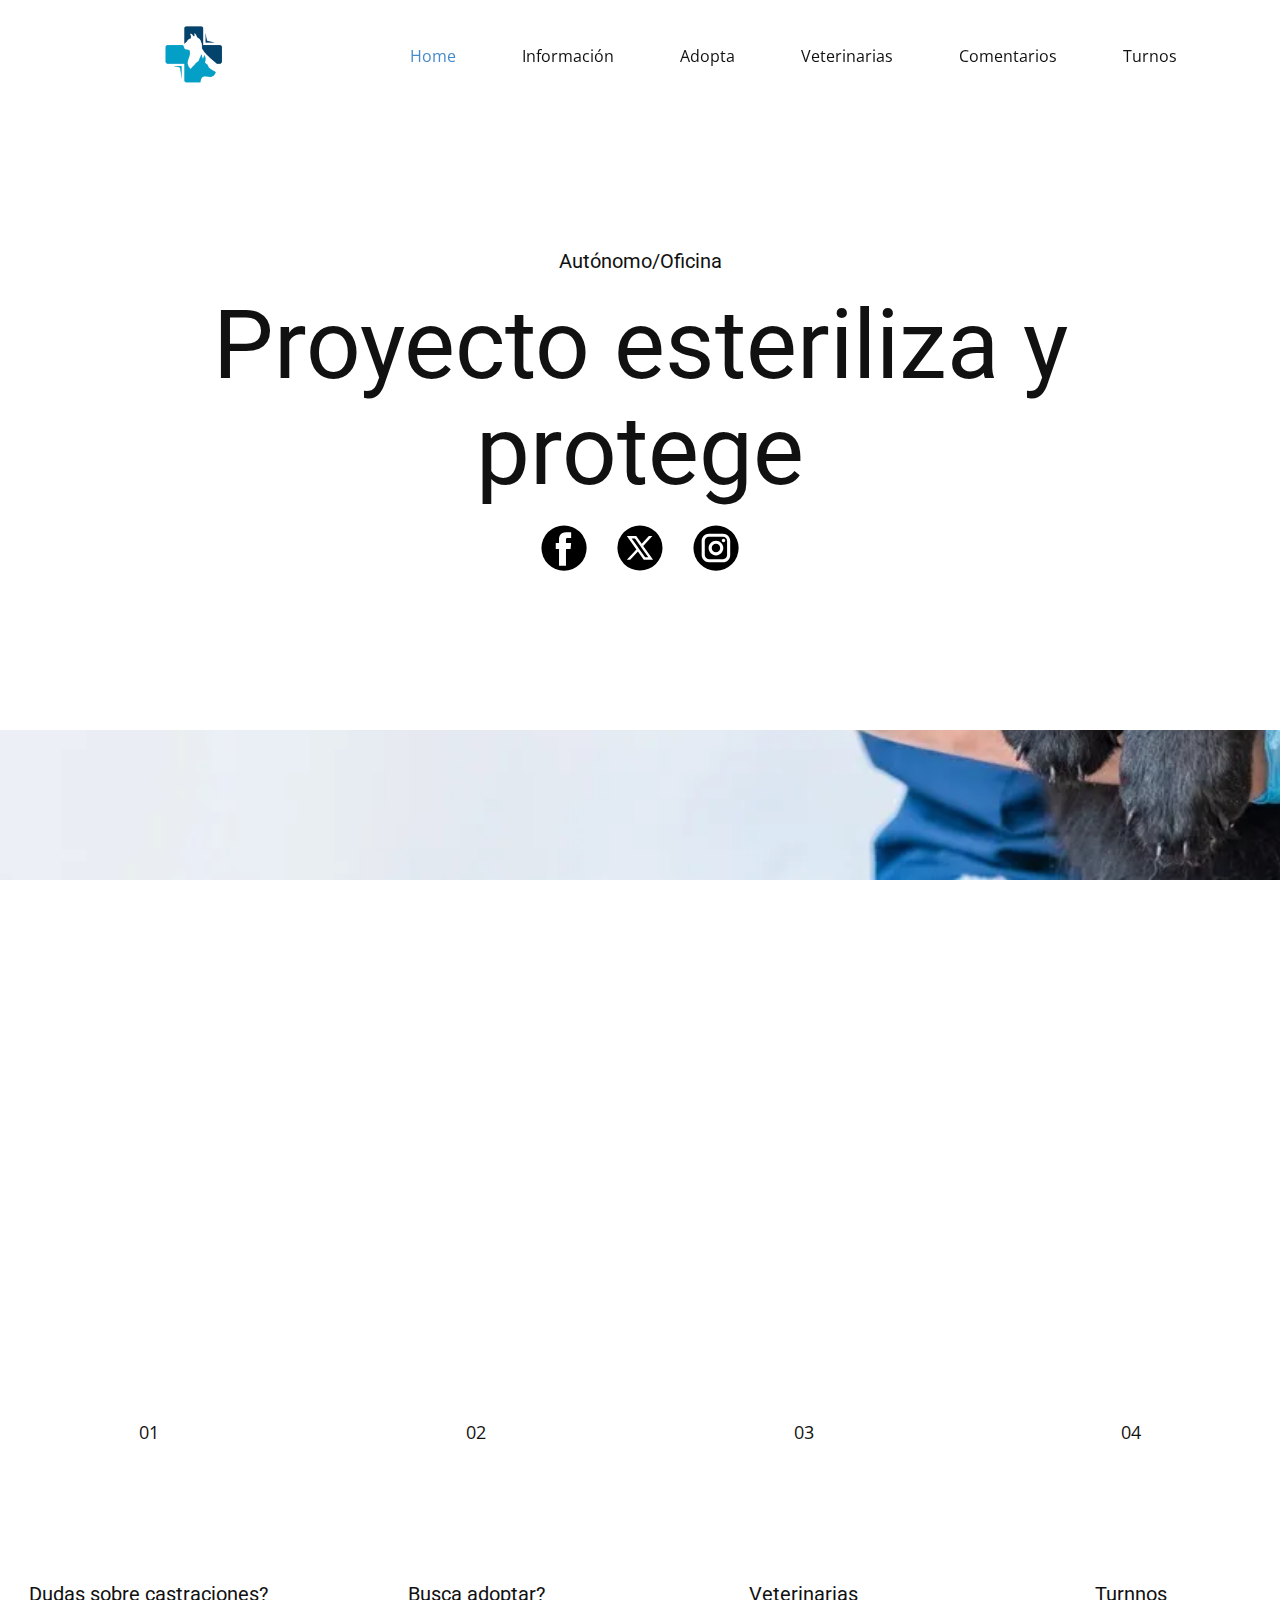
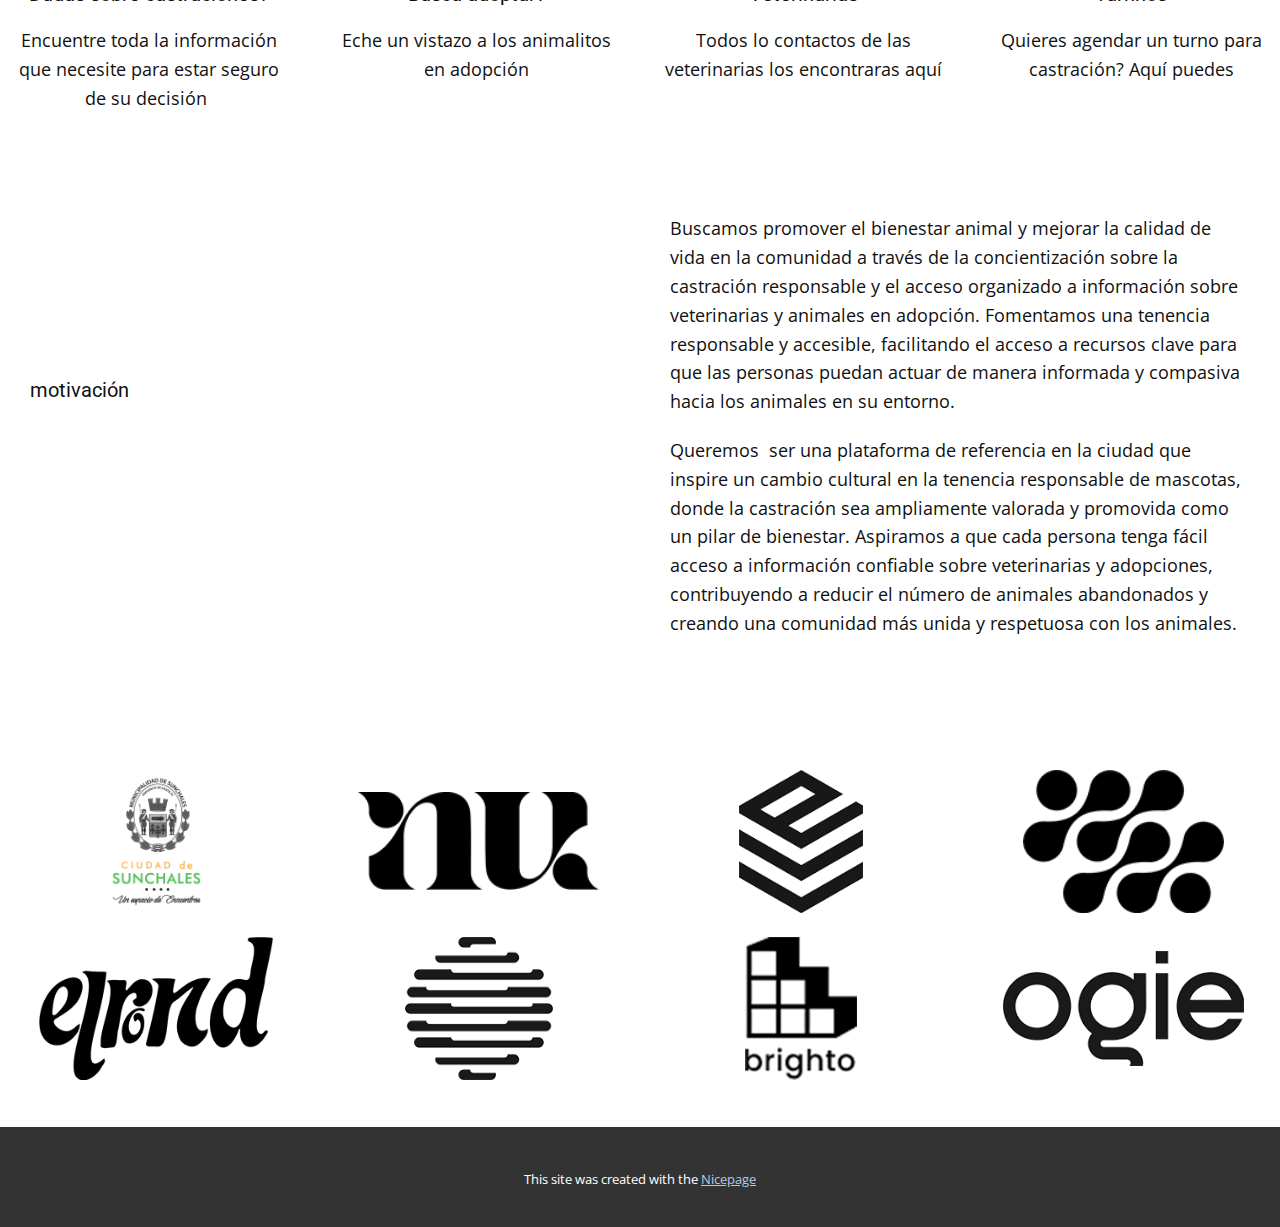
==== index.html @ 0a61a6d1 "c1" ====
<!DOCTYPE html>
<html style="font-size: 16px;" lang="es"><head>
    <meta name="viewport" content="width=device-width, initial-scale=1.0">
    <meta charset="utf-8">
    <meta name="keywords" content="portafolio, Misión y visión, premios, Nuestro trabajo, Contáctenos">
    <meta name="description" content="">
    <title>Home</title>
    <link rel="stylesheet" href="nicepage.css" media="screen">
<link rel="stylesheet" href="index.css" media="screen">
    <script class="u-script" type="text/javascript" src="jquery.js" defer=""></script>
    <script class="u-script" type="text/javascript" src="nicepage.js" defer=""></script>
    <meta name="generator" content="Nicepage 6.21.1, nicepage.com">
    <link id="u-theme-google-font" rel="stylesheet" href="https://fonts.googleapis.com/css?family=Roboto:100,100i,300,300i,400,400i,500,500i,700,700i,900,900i|Open+Sans:300,300i,400,400i,500,500i,600,600i,700,700i,800,800i">
    
    
    
    
    
    
    
    <script type="application/ld+json">{
		"@context": "http://schema.org",
		"@type": "Organization",
		"name": "",
		"logo": "images/Copiadelogo_barra.png"
}</script>
    <meta name="theme-color" content="#478ac9">
    <meta property="og:title" content="Home">
    <meta property="og:type" content="website">
  <meta data-intl-tel-input-cdn-path="intlTelInput/"></head>
  <body data-home-page="Home.html" data-home-page-title="Home" data-path-to-root="./" data-include-products="false" class="u-body u-xl-mode" data-lang="es"><header class="u-clearfix u-header u-sticky u-sticky-6029 u-header" id="sec-b282"><div class="u-clearfix u-sheet u-sheet-1">
        <a href="./" class="u-image u-logo u-image-1" data-image-width="464" data-image-height="446" title="Home">
          <img src="images/Copiadelogo_barra.png" class="u-logo-image u-logo-image-1">
        </a>
        <nav class="u-menu u-menu-one-level u-offcanvas u-menu-1">
          <div class="menu-collapse" style="font-size: 1rem; letter-spacing: 0px;">
            <a class="u-button-style u-custom-left-right-menu-spacing u-custom-padding-bottom u-custom-top-bottom-menu-spacing u-hamburger-link u-nav-link u-text-active-palette-1-base u-text-hover-palette-2-base" href="#">
              <svg class="u-svg-link" viewBox="0 0 24 24"><use xlink:href="#menu-hamburger"></use></svg>
              <svg class="u-svg-content" version="1.1" id="menu-hamburger" viewBox="0 0 16 16" x="0px" y="0px" xmlns:xlink="http://www.w3.org/1999/xlink" xmlns="http://www.w3.org/2000/svg"><g><rect y="1" width="16" height="2"></rect><rect y="7" width="16" height="2"></rect><rect y="13" width="16" height="2"></rect>
</g></svg>
            </a>
          </div>
          <div class="u-custom-menu u-nav-container">
            <ul class="u-nav u-unstyled u-nav-1"><li class="u-nav-item"><a class="u-button-style u-nav-link u-text-active-palette-1-base u-text-hover-palette-2-base" href="./" style="padding: 10px 33px;">Home</a>
</li><li class="u-nav-item"><a class="u-button-style u-nav-link u-text-active-palette-1-base u-text-hover-palette-2-base" href="Información.html" style="padding: 10px 33px;">Información</a>
</li><li class="u-nav-item"><a class="u-button-style u-nav-link u-text-active-palette-1-base u-text-hover-palette-2-base" href="Adopta.html" style="padding: 10px 33px;">Adopta</a>
</li><li class="u-nav-item"><a class="u-button-style u-nav-link u-text-active-palette-1-base u-text-hover-palette-2-base" href="Veterinarias.html" style="padding: 10px 33px;">Veterinarias</a>
</li><li class="u-nav-item"><a class="u-button-style u-nav-link u-text-active-palette-1-base u-text-hover-palette-2-base" href="Comentarios.html" style="padding: 10px 33px;">Comentarios</a>
</li><li class="u-nav-item"><a class="u-button-style u-nav-link u-text-active-palette-1-base u-text-hover-palette-2-base" href="Turnos.html" style="padding: 10px 33px;">Turnos</a>
</li></ul>
          </div>
          <div class="u-custom-menu u-nav-container-collapse">
            <div class="u-black u-container-style u-inner-container-layout u-opacity u-opacity-95 u-sidenav">
              <div class="u-inner-container-layout u-sidenav-overflow">
                <div class="u-menu-close"></div>
                <ul class="u-align-center u-nav u-popupmenu-items u-unstyled u-nav-2"><li class="u-nav-item"><a class="u-button-style u-nav-link" href="./">Home</a>
</li><li class="u-nav-item"><a class="u-button-style u-nav-link" href="Información.html">Información</a>
</li><li class="u-nav-item"><a class="u-button-style u-nav-link" href="Adopta.html">Adopta</a>
</li><li class="u-nav-item"><a class="u-button-style u-nav-link" href="Veterinarias.html">Veterinarias</a>
</li><li class="u-nav-item"><a class="u-button-style u-nav-link" href="Comentarios.html">Comentarios</a>
</li><li class="u-nav-item"><a class="u-button-style u-nav-link" href="Turnos.html">Turnos</a>
</li></ul>
              </div>
            </div>
            <div class="u-black u-menu-overlay u-opacity u-opacity-70"></div>
          </div>
        </nav>
      </div></header>
    <section class="u-clearfix u-container-align-center-lg u-container-align-center-md u-container-align-center-sm u-container-align-center-xl u-valign-middle-lg u-valign-middle-sm u-valign-middle-xs u-section-1" id="sec-f49f">
      <div class="u-clearfix u-sheet u-sheet-1">
        <h5 class="u-align-center u-text u-text-default u-text-1">Autónomo/Oficina</h5>
        <h1 class="u-align-center u-text u-text-2" data-animation-name="customAnimationIn" data-animation-duration="2000" data-animation-delay="0">Proyecto esteriliza y protege</h1>
        <div class="u-social-icons u-spacing-30 u-social-icons-1">
          <a class="u-social-url" title="facebook" target="_blank" href="https://facebook.com/name"><span class="u-icon u-social-facebook u-social-icon u-text-black u-icon-1"><svg class="u-svg-link" preserveAspectRatio="xMidYMin slice" viewBox="0 0 112 112" style=""><use xlink:href="#svg-2000"></use></svg><svg class="u-svg-content" viewBox="0 0 112 112" x="0" y="0" id="svg-2000"><circle fill="currentColor" cx="56.1" cy="56.1" r="55"></circle><path fill="#FFFFFF" d="M73.5,31.6h-9.1c-1.4,0-3.6,0.8-3.6,3.9v8.5h12.6L72,58.3H60.8v40.8H43.9V58.3h-8V43.9h8v-9.2
c0-6.7,3.1-17,17-17h12.5v13.9H73.5z"></path></svg></span>
          </a>
          <a class="u-social-url" title="twitter" target="_blank" href="https://twitter.com/name"><span class="u-icon u-social-icon u-social-twitter u-text-black u-icon-2"><svg class="u-svg-link" preserveAspectRatio="xMidYMin slice" viewBox="0 0 112.2 112.2" style=""><use xlink:href="#svg-0a10"></use></svg><svg class="u-svg-content" viewBox="0 0 112.2 112.2" x="0px" y="0px" id="svg-0a10"><circle fill="currentColor" cx="56" cy="56" r="55"></circle><path fill="#FFFFFF" d="M63.9,51l22.4-24h-8.6L60.3,45.9L46.9,27H24l23.3,32.8L24,85h8.2L51,64.9L65.3,85H88L63.9,51z M55.3,60.2
l-3.7-5.1L35.7,33.1h8.1l12.3,17.2l3.7,5.1l16.6,23.4h-7.8L55.3,60.2z"></path></svg></span>
          </a>
          <a class="u-social-url" title="instagram" target="_blank" href="https://instagram.com/name"><span class="u-icon u-social-icon u-social-instagram u-text-black u-icon-3"><svg class="u-svg-link" preserveAspectRatio="xMidYMin slice" viewBox="0 0 112 112" style=""><use xlink:href="#svg-8dce"></use></svg><svg class="u-svg-content" viewBox="0 0 112 112" x="0" y="0" id="svg-8dce"><circle fill="currentColor" cx="56.1" cy="56.1" r="55"></circle><path fill="#FFFFFF" d="M55.9,38.2c-9.9,0-17.9,8-17.9,17.9C38,66,46,74,55.9,74c9.9,0,17.9-8,17.9-17.9C73.8,46.2,65.8,38.2,55.9,38.2
z M55.9,66.4c-5.7,0-10.3-4.6-10.3-10.3c-0.1-5.7,4.6-10.3,10.3-10.3c5.7,0,10.3,4.6,10.3,10.3C66.2,61.8,61.6,66.4,55.9,66.4z"></path><path fill="#FFFFFF" d="M74.3,33.5c-2.3,0-4.2,1.9-4.2,4.2s1.9,4.2,4.2,4.2s4.2-1.9,4.2-4.2S76.6,33.5,74.3,33.5z"></path><path fill="#FFFFFF" d="M73.1,21.3H38.6c-9.7,0-17.5,7.9-17.5,17.5v34.5c0,9.7,7.9,17.6,17.5,17.6h34.5c9.7,0,17.5-7.9,17.5-17.5V38.8
C90.6,29.1,82.7,21.3,73.1,21.3z M83,73.3c0,5.5-4.5,9.9-9.9,9.9H38.6c-5.5,0-9.9-4.5-9.9-9.9V38.8c0-5.5,4.5-9.9,9.9-9.9h34.5
c5.5,0,9.9,4.5,9.9,9.9V73.3z"></path></svg></span>
          </a>
        </div>
      </div>
    </section>
    <section class="skrollable u-clearfix u-container-align-center u-image u-parallax u-section-2" id="sec-1631" data-image-width="1280" data-image-height="853">
      <div class="u-clearfix u-sheet u-sheet-1"></div>
    </section>
    <section class="u-clearfix u-section-3" id="sec-f9fe">
      <div class="u-expanded-width u-list u-list-1">
        <div class="u-repeater u-repeater-1">
          <div class="u-container-style u-custom-item u-list-item u-repeater-item u-white u-list-item-1">
            <div class="u-container-layout u-similar-container u-container-layout-1">
              <p class="u-align-center u-text u-text-default u-text-1">01</p><span class="u-file-icon u-icon u-icon-1" data-animation-name="customAnimationIn" data-animation-duration="1000"><img src="images/5821865.png" alt=""></span>
              <h5 class="u-align-center u-text u-text-2">Dudas sobre castraciones? </h5>
              <p class="u-align-center u-text u-text-default u-text-3">Encuentre toda la información que necesite para estar seguro de su decisión&nbsp;</p>
            </div>
          </div>
          <div class="u-container-style u-custom-item u-list-item u-repeater-item u-white u-list-item-2">
            <div class="u-container-layout u-similar-container u-container-layout-2">
              <p class="u-align-center u-text u-text-default u-text-4">02</p><span class="u-file-icon u-icon u-icon-2" data-animation-name="customAnimationIn" data-animation-duration="2000" data-animation-delay="0"><img src="images/29670.png" alt=""></span>
              <h5 class="u-align-center u-text u-text-5">Busca adoptar?<br>
              </h5>
              <p class="u-align-center u-text u-text-default u-text-6">Eche un vistazo a los animalitos en adopción </p>
            </div>
          </div>
          <div class="u-container-style u-custom-item u-list-item u-repeater-item u-white u-list-item-3">
            <div class="u-container-layout u-similar-container u-container-layout-3">
              <p class="u-align-center u-text u-text-default u-text-7">03</p><span class="u-file-icon u-icon u-icon-3" data-animation-name="customAnimationIn" data-animation-duration="1000"><img src="images/6985592.png" alt=""></span>
              <h5 class="u-align-center u-text u-text-8">Veterinarias<br>
              </h5>
              <p class="u-align-center u-text u-text-default u-text-9">Todos lo contactos de las veterinarias los encontraras aquí </p>
            </div>
          </div>
          <div class="u-container-style u-custom-item u-list-item u-repeater-item">
            <div class="u-container-layout u-similar-container u-container-layout-4">
              <p class="u-align-center u-text u-text-default u-text-10">04</p><span class="u-file-icon u-icon u-icon-4" data-animation-name="customAnimationIn" data-animation-duration="1000"><img src="images/2602872.png" alt=""></span>
              <h5 class="u-align-center u-text u-text-11">Turnnos</h5>
              <p class="u-align-center u-text u-text-default u-text-12">Quieres agendar un turno para castración? Aquí puedes</p>
            </div>
          </div>
        </div>
      </div>
    </section>
    <section class="u-clearfix u-section-4" id="sec-e40f">
      <div class="data-layout-selected u-clearfix u-expanded-width u-layout-wrap u-layout-wrap-1">
        <div class="u-layout">
          <div class="u-layout-row">
            <div class="u-container-style u-layout-cell u-size-30 u-layout-cell-1">
              <div class="u-container-layout u-valign-middle u-container-layout-1">
                <h5 class="u-text u-text-default u-text-1">motivación</h5>
                <h2 class="u-text u-text-2" data-animation-name="customAnimationIn" data-animation-duration="2000" data-animation-delay="0">Misión y visión<br>
                </h2>
              </div>
            </div>
            <div class="u-container-style u-layout-cell u-size-30 u-layout-cell-2">
              <div class="u-container-layout u-valign-top u-container-layout-2">
                <p class="u-text u-text-default u-text-3"> Buscamos promover el bienestar animal y mejorar la calidad de vida en la comunidad a través de la concientización sobre la castración responsable y el acceso organizado a información sobre veterinarias y animales en adopción. Fomentamos una tenencia responsable y accesible, facilitando el acceso a recursos clave para que las personas puedan actuar de manera informada y compasiva hacia los animales en su entorno.<br>
                </p>
                <p class="u-text u-text-default u-text-4"> Queremos&nbsp; ser una plataforma de referencia en la ciudad que inspire un cambio cultural en la tenencia responsable de mascotas, donde la castración sea ampliamente valorada y promovida como un pilar de bienestar. Aspiramos a que cada persona tenga fácil acceso a información confiable sobre veterinarias y adopciones, contribuyendo a reducir el número de animales abandonados y creando una comunidad más unida y respetuosa con los animales.<br>
                </p>
              </div>
            </div>
          </div>
        </div>
      </div>
    </section>
    <section class="u-align-center u-clearfix u-container-align-center u-section-5" id="sec-20a0">
      <div class="u-expanded-width u-list u-list-1">
        <div class="u-repeater u-repeater-1">
          <div class="u-align-center-sm u-container-style u-list-item u-repeater-item">
            <div class="u-container-layout u-similar-container u-container-layout-1">
              <img class="custom-expanded u-image u-image-contain u-image-1" src="images/logoSunchales.jpeg" data-image-width="1120" data-image-height="1200">
            </div>
          </div>
          <div class="u-align-center-sm u-align-center-xs u-container-style u-list-item u-repeater-item">
            <div class="u-container-layout u-similar-container u-container-layout-2">
              <img class="custom-expanded u-image u-image-contain u-image-2" src="images/logo1.png" data-image-width="213" data-image-height="86">
            </div>
          </div>
          <div class="u-align-center-sm u-align-center-xs u-container-style u-list-item u-repeater-item">
            <div class="u-container-layout u-similar-container u-container-layout-3">
              <img class="custom-expanded u-image u-image-contain u-image-3" src="images/logo9.png" data-image-width="142" data-image-height="164">
            </div>
          </div>
          <div class="u-align-center-sm u-align-center-xs u-container-style u-list-item u-repeater-item">
            <div class="u-container-layout u-similar-container u-container-layout-4">
              <img class="custom-expanded u-image u-image-contain u-image-4" src="images/logo3.png" data-image-width="170" data-image-height="121">
            </div>
          </div>
          <div class="u-align-center-sm u-align-center-xs u-container-style u-list-item u-repeater-item">
            <div class="u-container-layout u-similar-container u-container-layout-5">
              <img class="custom-expanded u-image u-image-contain u-image-5" src="images/logo10.png" data-image-width="278" data-image-height="170">
            </div>
          </div>
          <div class="u-align-center-sm u-align-center-xs u-container-style u-list-item u-repeater-item">
            <div class="u-container-layout u-similar-container u-container-layout-6">
              <img class="custom-expanded u-image u-image-contain u-image-6" src="images/logo7.png" data-image-width="161" data-image-height="156">
            </div>
          </div>
          <div class="u-align-center-sm u-align-center-xs u-container-style u-list-item u-repeater-item">
            <div class="u-container-layout u-similar-container u-container-layout-7">
              <img class="custom-expanded u-image u-image-contain u-image-7" src="images/logo6.png" data-image-width="144" data-image-height="184">
            </div>
          </div>
          <div class="u-align-center-sm u-align-center-xs u-container-style u-list-item u-repeater-item">
            <div class="u-container-layout u-similar-container u-container-layout-8">
              <img class="custom-expanded u-image u-image-contain u-image-8" src="images/logo4.png" data-image-width="274" data-image-height="131">
            </div>
          </div>
        </div>
      </div>
    </section>
    
    
    
    
    <section class="u-backlink u-clearfix u-grey-80">
      <p class="u-text">
        <span>This site was created with the </span>
        <a class="u-link" href="https://nicepage.com/" target="_blank" rel="nofollow">
          <span>Nicepage</span>
        </a>
      </p>
    </section>
  
</body></html>
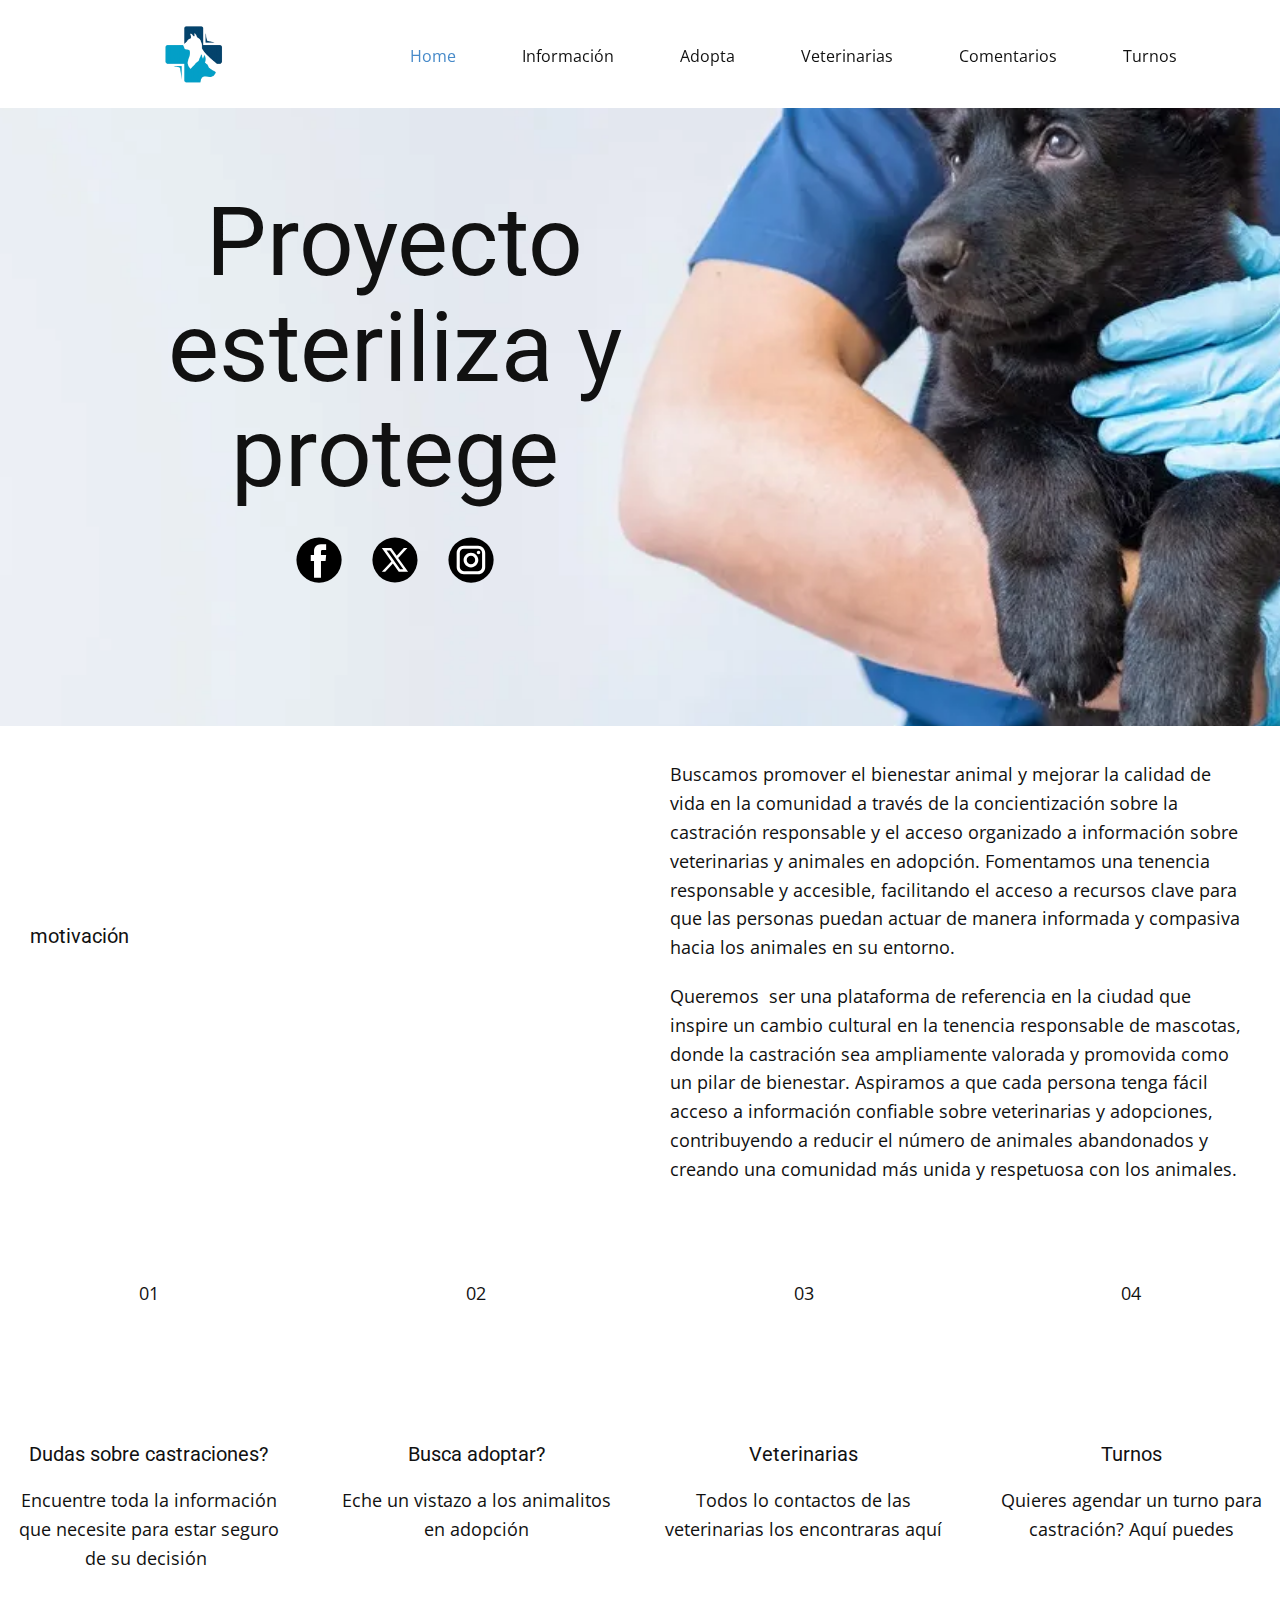
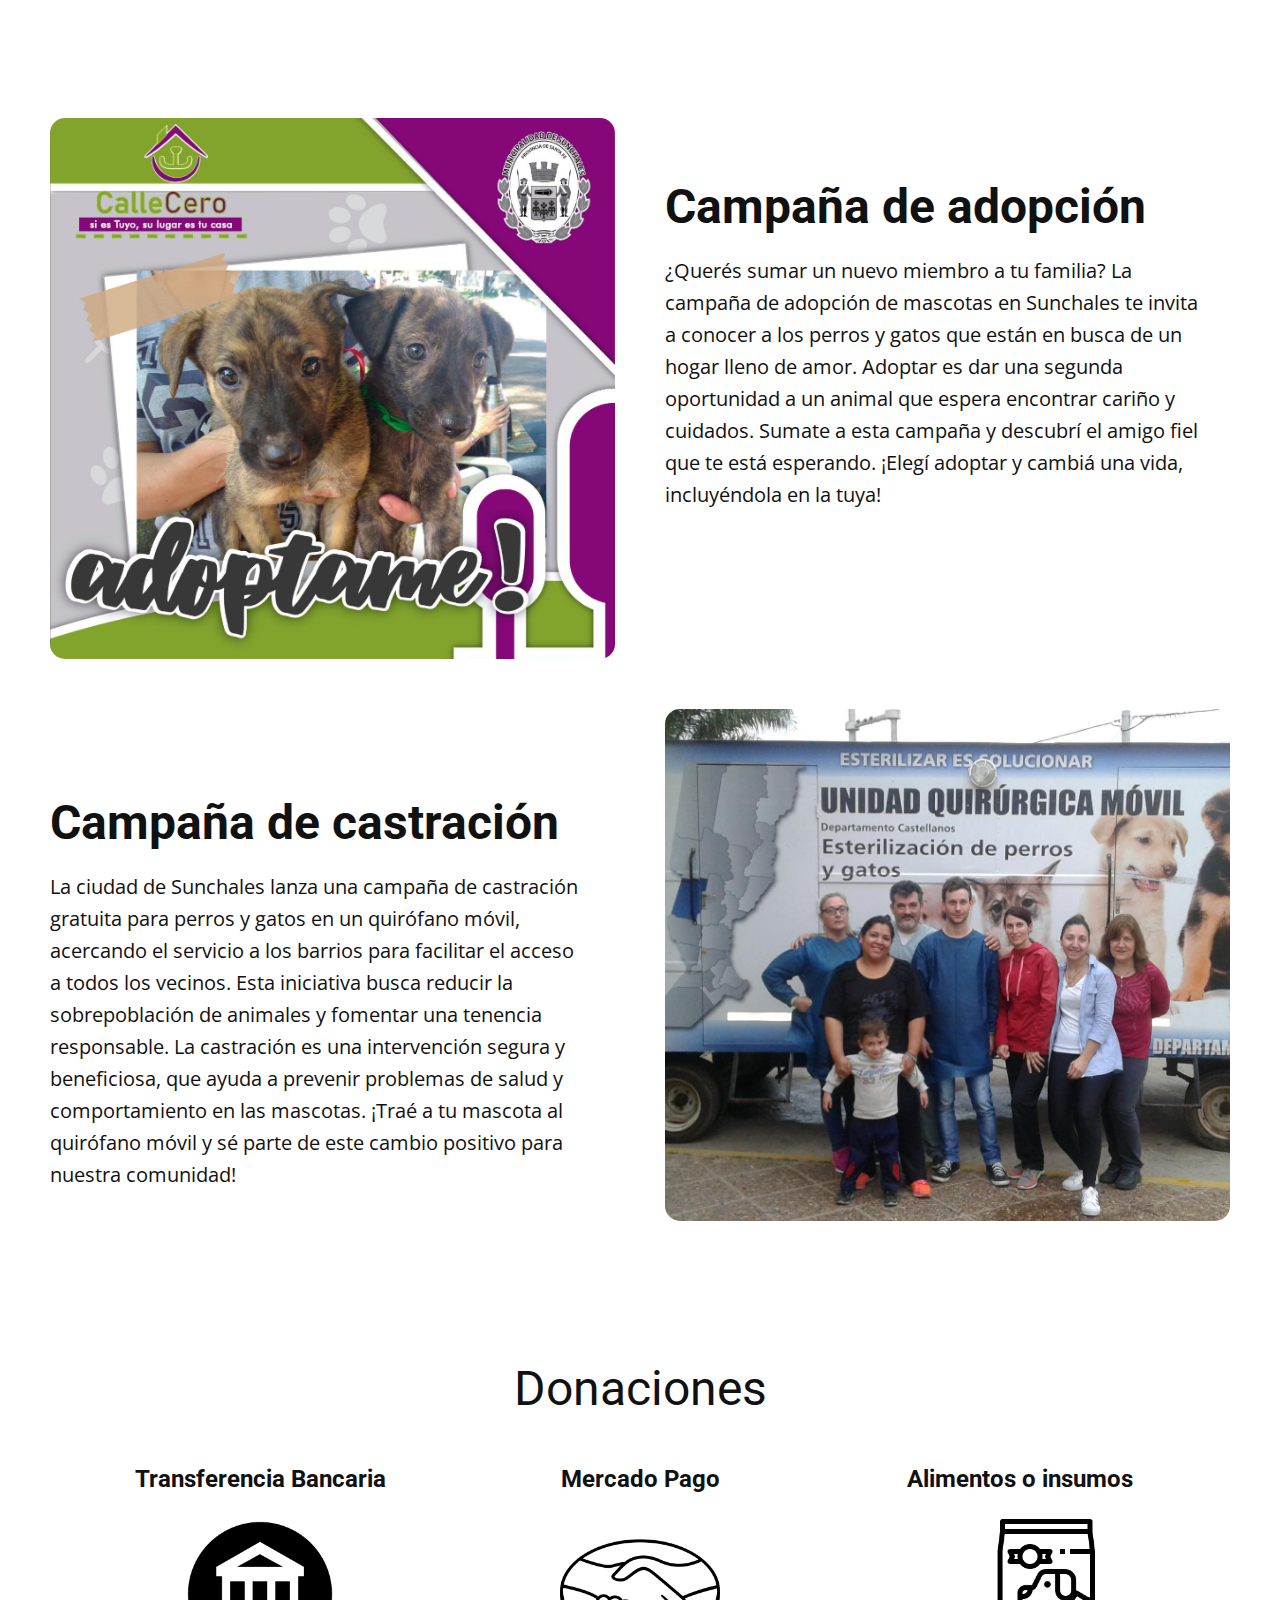
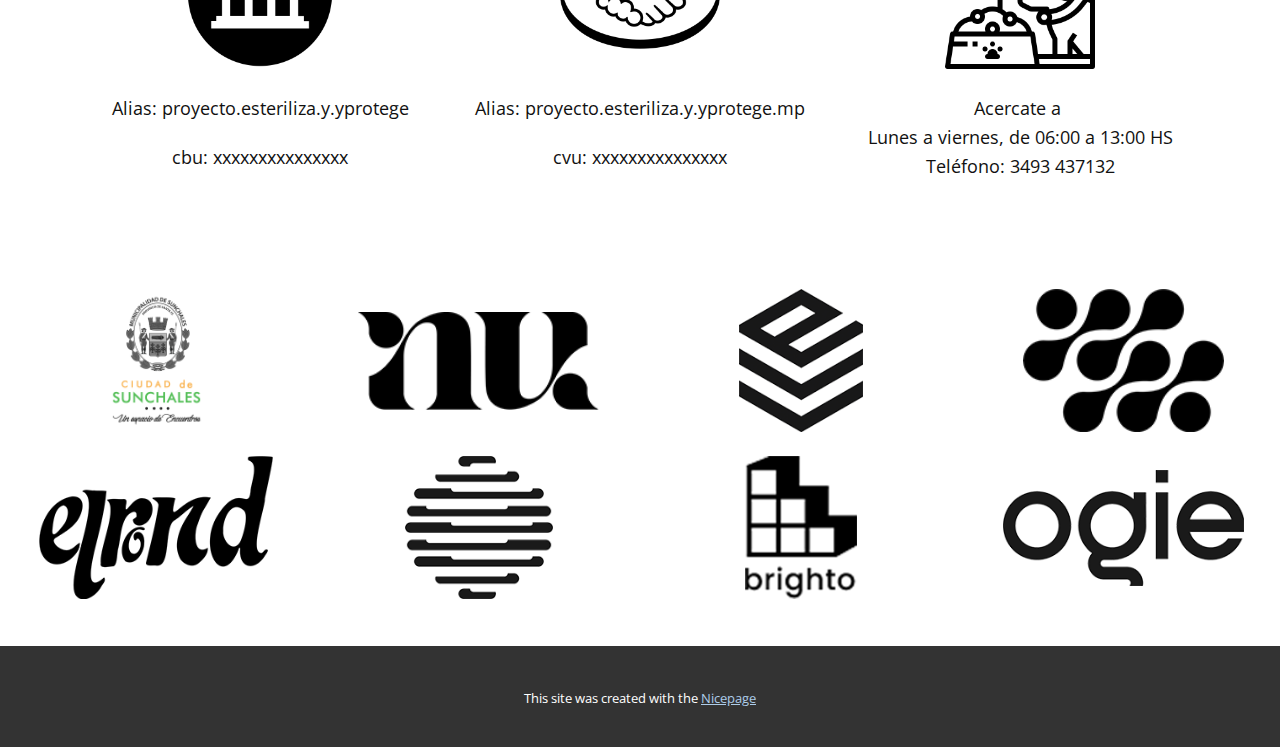
==== commit f7349050: "cc" ====
--- a/index.html
+++ b/index.html
@@ -11,6 +11,7 @@
     <script class="u-script" type="text/javascript" src="nicepage.js" defer=""></script>
     <meta name="generator" content="Nicepage 6.21.1, nicepage.com">
     <link id="u-theme-google-font" rel="stylesheet" href="https://fonts.googleapis.com/css?family=Roboto:100,100i,300,300i,400,400i,500,500i,700,700i,900,900i|Open+Sans:300,300i,400,400i,500,500i,600,600i,700,700i,800,800i">
+    
     
     
     
@@ -66,18 +67,17 @@
           </div>
         </nav>
       </div></header>
-    <section class="u-clearfix u-container-align-center-lg u-container-align-center-md u-container-align-center-sm u-container-align-center-xl u-valign-middle-lg u-valign-middle-sm u-valign-middle-xs u-section-1" id="sec-f49f">
+    <section class="skrollable u-clearfix u-image u-parallax u-section-1" id="sec-1631" data-image-width="1280" data-image-height="853">
       <div class="u-clearfix u-sheet u-sheet-1">
-        <h5 class="u-align-center u-text u-text-default u-text-1">Autónomo/Oficina</h5>
-        <h1 class="u-align-center u-text u-text-2" data-animation-name="customAnimationIn" data-animation-duration="2000" data-animation-delay="0">Proyecto esteriliza y protege</h1>
+        <h1 class="u-align-center u-text u-text-1" data-animation-name="customAnimationIn" data-animation-duration="2000" data-animation-delay="0">Proyecto esteriliza y protege</h1>
         <div class="u-social-icons u-spacing-30 u-social-icons-1">
-          <a class="u-social-url" title="facebook" target="_blank" href="https://facebook.com/name"><span class="u-icon u-social-facebook u-social-icon u-text-black u-icon-1"><svg class="u-svg-link" preserveAspectRatio="xMidYMin slice" viewBox="0 0 112 112" style=""><use xlink:href="#svg-2000"></use></svg><svg class="u-svg-content" viewBox="0 0 112 112" x="0" y="0" id="svg-2000"><circle fill="currentColor" cx="56.1" cy="56.1" r="55"></circle><path fill="#FFFFFF" d="M73.5,31.6h-9.1c-1.4,0-3.6,0.8-3.6,3.9v8.5h12.6L72,58.3H60.8v40.8H43.9V58.3h-8V43.9h8v-9.2
+          <a class="u-social-url" title="facebook" target="_blank" href="https://facebook.com/name"><span class="u-icon u-social-facebook u-social-icon u-text-black u-icon-1"><svg class="u-svg-link" preserveAspectRatio="xMidYMin slice" viewBox="0 0 112 112" style=""><use xlink:href="#svg-b68a"></use></svg><svg class="u-svg-content" viewBox="0 0 112 112" x="0" y="0" id="svg-b68a"><circle fill="currentColor" cx="56.1" cy="56.1" r="55"></circle><path fill="#FFFFFF" d="M73.5,31.6h-9.1c-1.4,0-3.6,0.8-3.6,3.9v8.5h12.6L72,58.3H60.8v40.8H43.9V58.3h-8V43.9h8v-9.2
 c0-6.7,3.1-17,17-17h12.5v13.9H73.5z"></path></svg></span>
           </a>
-          <a class="u-social-url" title="twitter" target="_blank" href="https://twitter.com/name"><span class="u-icon u-social-icon u-social-twitter u-text-black u-icon-2"><svg class="u-svg-link" preserveAspectRatio="xMidYMin slice" viewBox="0 0 112.2 112.2" style=""><use xlink:href="#svg-0a10"></use></svg><svg class="u-svg-content" viewBox="0 0 112.2 112.2" x="0px" y="0px" id="svg-0a10"><circle fill="currentColor" cx="56" cy="56" r="55"></circle><path fill="#FFFFFF" d="M63.9,51l22.4-24h-8.6L60.3,45.9L46.9,27H24l23.3,32.8L24,85h8.2L51,64.9L65.3,85H88L63.9,51z M55.3,60.2
+          <a class="u-social-url" title="twitter" target="_blank" href="https://twitter.com/name"><span class="u-icon u-social-icon u-social-twitter u-text-black u-icon-2"><svg class="u-svg-link" preserveAspectRatio="xMidYMin slice" viewBox="0 0 112.2 112.2" style=""><use xlink:href="#svg-6b12"></use></svg><svg class="u-svg-content" viewBox="0 0 112.2 112.2" x="0px" y="0px" id="svg-6b12"><circle fill="currentColor" cx="56" cy="56" r="55"></circle><path fill="#FFFFFF" d="M63.9,51l22.4-24h-8.6L60.3,45.9L46.9,27H24l23.3,32.8L24,85h8.2L51,64.9L65.3,85H88L63.9,51z M55.3,60.2
 l-3.7-5.1L35.7,33.1h8.1l12.3,17.2l3.7,5.1l16.6,23.4h-7.8L55.3,60.2z"></path></svg></span>
           </a>
-          <a class="u-social-url" title="instagram" target="_blank" href="https://instagram.com/name"><span class="u-icon u-social-icon u-social-instagram u-text-black u-icon-3"><svg class="u-svg-link" preserveAspectRatio="xMidYMin slice" viewBox="0 0 112 112" style=""><use xlink:href="#svg-8dce"></use></svg><svg class="u-svg-content" viewBox="0 0 112 112" x="0" y="0" id="svg-8dce"><circle fill="currentColor" cx="56.1" cy="56.1" r="55"></circle><path fill="#FFFFFF" d="M55.9,38.2c-9.9,0-17.9,8-17.9,17.9C38,66,46,74,55.9,74c9.9,0,17.9-8,17.9-17.9C73.8,46.2,65.8,38.2,55.9,38.2
+          <a class="u-social-url" title="instagram" target="_blank" href="https://instagram.com/name"><span class="u-icon u-social-icon u-social-instagram u-text-black u-icon-3"><svg class="u-svg-link" preserveAspectRatio="xMidYMin slice" viewBox="0 0 112 112" style=""><use xlink:href="#svg-dfc0"></use></svg><svg class="u-svg-content" viewBox="0 0 112 112" x="0" y="0" id="svg-dfc0"><circle fill="currentColor" cx="56.1" cy="56.1" r="55"></circle><path fill="#FFFFFF" d="M55.9,38.2c-9.9,0-17.9,8-17.9,17.9C38,66,46,74,55.9,74c9.9,0,17.9-8,17.9-17.9C73.8,46.2,65.8,38.2,55.9,38.2
 z M55.9,66.4c-5.7,0-10.3-4.6-10.3-10.3c-0.1-5.7,4.6-10.3,10.3-10.3c5.7,0,10.3,4.6,10.3,10.3C66.2,61.8,61.6,66.4,55.9,66.4z"></path><path fill="#FFFFFF" d="M74.3,33.5c-2.3,0-4.2,1.9-4.2,4.2s1.9,4.2,4.2,4.2s4.2-1.9,4.2-4.2S76.6,33.5,74.3,33.5z"></path><path fill="#FFFFFF" d="M73.1,21.3H38.6c-9.7,0-17.5,7.9-17.5,17.5v34.5c0,9.7,7.9,17.6,17.5,17.6h34.5c9.7,0,17.5-7.9,17.5-17.5V38.8
 C90.6,29.1,82.7,21.3,73.1,21.3z M83,73.3c0,5.5-4.5,9.9-9.9,9.9H38.6c-5.5,0-9.9-4.5-9.9-9.9V38.8c0-5.5,4.5-9.9,9.9-9.9h34.5
 c5.5,0,9.9,4.5,9.9,9.9V73.3z"></path></svg></span>
@@ -85,46 +85,7 @@
         </div>
       </div>
     </section>
-    <section class="skrollable u-clearfix u-container-align-center u-image u-parallax u-section-2" id="sec-1631" data-image-width="1280" data-image-height="853">
-      <div class="u-clearfix u-sheet u-sheet-1"></div>
-    </section>
-    <section class="u-clearfix u-section-3" id="sec-f9fe">
-      <div class="u-expanded-width u-list u-list-1">
-        <div class="u-repeater u-repeater-1">
-          <div class="u-container-style u-custom-item u-list-item u-repeater-item u-white u-list-item-1">
-            <div class="u-container-layout u-similar-container u-container-layout-1">
-              <p class="u-align-center u-text u-text-default u-text-1">01</p><span class="u-file-icon u-icon u-icon-1" data-animation-name="customAnimationIn" data-animation-duration="1000"><img src="images/5821865.png" alt=""></span>
-              <h5 class="u-align-center u-text u-text-2">Dudas sobre castraciones? </h5>
-              <p class="u-align-center u-text u-text-default u-text-3">Encuentre toda la información que necesite para estar seguro de su decisión&nbsp;</p>
-            </div>
-          </div>
-          <div class="u-container-style u-custom-item u-list-item u-repeater-item u-white u-list-item-2">
-            <div class="u-container-layout u-similar-container u-container-layout-2">
-              <p class="u-align-center u-text u-text-default u-text-4">02</p><span class="u-file-icon u-icon u-icon-2" data-animation-name="customAnimationIn" data-animation-duration="2000" data-animation-delay="0"><img src="images/29670.png" alt=""></span>
-              <h5 class="u-align-center u-text u-text-5">Busca adoptar?<br>
-              </h5>
-              <p class="u-align-center u-text u-text-default u-text-6">Eche un vistazo a los animalitos en adopción </p>
-            </div>
-          </div>
-          <div class="u-container-style u-custom-item u-list-item u-repeater-item u-white u-list-item-3">
-            <div class="u-container-layout u-similar-container u-container-layout-3">
-              <p class="u-align-center u-text u-text-default u-text-7">03</p><span class="u-file-icon u-icon u-icon-3" data-animation-name="customAnimationIn" data-animation-duration="1000"><img src="images/6985592.png" alt=""></span>
-              <h5 class="u-align-center u-text u-text-8">Veterinarias<br>
-              </h5>
-              <p class="u-align-center u-text u-text-default u-text-9">Todos lo contactos de las veterinarias los encontraras aquí </p>
-            </div>
-          </div>
-          <div class="u-container-style u-custom-item u-list-item u-repeater-item">
-            <div class="u-container-layout u-similar-container u-container-layout-4">
-              <p class="u-align-center u-text u-text-default u-text-10">04</p><span class="u-file-icon u-icon u-icon-4" data-animation-name="customAnimationIn" data-animation-duration="1000"><img src="images/2602872.png" alt=""></span>
-              <h5 class="u-align-center u-text u-text-11">Turnnos</h5>
-              <p class="u-align-center u-text u-text-default u-text-12">Quieres agendar un turno para castración? Aquí puedes</p>
-            </div>
-          </div>
-        </div>
-      </div>
-    </section>
-    <section class="u-clearfix u-section-4" id="sec-e40f">
+    <section class="u-clearfix u-section-2" id="sec-e40f">
       <div class="data-layout-selected u-clearfix u-expanded-width u-layout-wrap u-layout-wrap-1">
         <div class="u-layout">
           <div class="u-layout-row">
@@ -147,7 +108,114 @@
         </div>
       </div>
     </section>
-    <section class="u-align-center u-clearfix u-container-align-center u-section-5" id="sec-20a0">
+    <section class="u-clearfix u-section-3" id="sec-f9fe">
+      <div class="u-expanded-width u-list u-list-1">
+        <div class="u-repeater u-repeater-1">
+          <div class="u-container-style u-custom-item u-list-item u-repeater-item u-white u-list-item-1">
+            <div class="u-container-layout u-similar-container u-container-layout-1">
+              <p class="u-align-center u-text u-text-default u-text-1">01</p><span class="u-file-icon u-icon u-icon-1" data-animation-name="customAnimationIn" data-animation-duration="1000" data-href="Información.html"><img src="images/5821865.png" alt=""></span>
+              <h5 class="u-align-center u-text u-text-2">Dudas sobre castraciones? </h5>
+              <p class="u-align-center u-text u-text-default u-text-3">Encuentre toda la información que necesite para estar seguro de su decisión&nbsp;</p>
+            </div>
+          </div>
+          <div class="u-container-style u-custom-item u-list-item u-repeater-item u-white u-list-item-2">
+            <div class="u-container-layout u-similar-container u-container-layout-2">
+              <p class="u-align-center u-text u-text-default u-text-4">02</p><span class="u-file-icon u-icon u-icon-2" data-animation-name="customAnimationIn" data-animation-duration="2000" data-animation-delay="0" data-href="Adopta.html"><img src="images/29670.png" alt=""></span>
+              <h5 class="u-align-center u-text u-text-5">Busca adoptar?<br>
+              </h5>
+              <p class="u-align-center u-text u-text-default u-text-6">Eche un vistazo a los animalitos en adopción </p>
+            </div>
+          </div>
+          <div class="u-container-style u-custom-item u-list-item u-repeater-item u-white u-list-item-3">
+            <div class="u-container-layout u-similar-container u-container-layout-3">
+              <p class="u-align-center u-text u-text-default u-text-7">03</p><span class="u-file-icon u-icon u-icon-3" data-animation-name="customAnimationIn" data-animation-duration="1000" data-href="Veterinarias.html"><img src="images/6985592.png" alt=""></span>
+              <h5 class="u-align-center u-text u-text-8">Veterinarias<br>
+              </h5>
+              <p class="u-align-center u-text u-text-default u-text-9">Todos lo contactos de las veterinarias los encontraras aquí </p>
+            </div>
+          </div>
+          <div class="u-container-style u-custom-item u-list-item u-repeater-item">
+            <div class="u-container-layout u-similar-container u-container-layout-4">
+              <p class="u-align-center u-text u-text-default u-text-10">04</p><span class="u-file-icon u-icon u-icon-4" data-animation-name="customAnimationIn" data-animation-duration="1000" data-href="Turnos.html"><img src="images/2602872.png" alt=""></span>
+              <h5 class="u-align-center u-text u-text-11">Turnos</h5>
+              <p class="u-align-center u-text u-text-default u-text-12">Quieres agendar un turno para castración? Aquí puedes</p>
+            </div>
+          </div>
+        </div>
+      </div>
+    </section>
+    <section class="u-clearfix u-container-align-center u-valign-middle u-section-4" id="carousel_bbbb">
+      <div class="data-layout-selected u-clearfix u-expanded-width u-gutter-50 u-layout-spacing-all u-layout-wrap u-layout-wrap-1">
+        <div class="u-layout">
+          <div class="u-layout-col">
+            <div class="u-size-30">
+              <div class="u-layout-row">
+                <div class="u-container-align-center u-container-style u-image u-layout-cell u-radius u-size-30 u-image-1" data-image-width="1280" data-image-height="1280">
+                  <div class="u-container-layout u-container-layout-1"></div>
+                </div>
+                <div class="u-container-align-left u-container-style u-layout-cell u-size-30 u-layout-cell-2">
+                  <div class="u-container-layout u-container-layout-2">
+                    <h3 class="u-align-left u-text u-text-default u-text-1"> Campaña de adopción&nbsp;</h3>
+                    <p class="u-align-left u-text u-text-default u-text-2"> ¿Querés sumar un nuevo miembro a tu familia? La campaña de adopción de mascotas en Sunchales te invita a conocer a los perros y gatos que están en busca de un hogar lleno de amor. Adoptar es dar una segunda oportunidad a un animal que espera encontrar cariño y cuidados. Sumate a esta campaña y descubrí el amigo fiel que te está esperando. ¡Elegí adoptar y cambiá una vida, incluyéndola en la tuya!<br>
+                    </p>
+                  </div>
+                </div>
+              </div>
+            </div>
+            <div class="u-size-30">
+              <div class="u-layout-row">
+                <div class="u-container-style u-layout-cell u-size-30 u-layout-cell-3">
+                  <div class="u-container-layout u-container-layout-3">
+                    <h3 class="u-align-left u-text u-text-3"> Campaña de castración&nbsp;</h3>
+                    <p class="u-align-left u-text u-text-default u-text-4"> La ciudad de Sunchales lanza una campaña de castración gratuita para perros y gatos en un quirófano móvil, acercando el servicio a los barrios para facilitar el acceso a todos los vecinos. Esta iniciativa busca reducir la sobrepoblación de animales y fomentar una tenencia responsable. La castración es una intervención segura y beneficiosa, que ayuda a prevenir problemas de salud y comportamiento en las mascotas. ¡Traé a tu mascota al quirófano móvil y sé parte de este cambio positivo para nuestra comunidad!<br>
+                    </p>
+                  </div>
+                </div>
+                <div class="u-container-align-center u-container-style u-image u-image-round u-layout-cell u-radius u-size-30 u-image-2" data-image-width="1920" data-image-height="1080">
+                  <div class="u-container-layout u-container-layout-4"></div>
+                </div>
+              </div>
+            </div>
+          </div>
+        </div>
+      </div>
+    </section>
+    <section class="u-clearfix u-container-align-center u-section-5" id="carousel_a2a3">
+      <div class="u-clearfix u-sheet u-valign-middle u-sheet-1">
+        <h2 class="u-text u-text-default u-text-1">Donaciones</h2>
+        <div class="data-layout-selected u-clearfix u-expanded-width u-layout-wrap u-layout-wrap-1">
+          <div class="u-layout">
+            <div class="u-layout-row">
+              <div class="u-container-style u-layout-cell u-size-20-lg u-size-20-xl u-size-30-md u-size-30-sm u-size-30-xs u-layout-cell-1">
+                <div class="u-container-layout u-container-layout-1">
+                  <h4 class="u-align-center u-text u-text-2"> Transferencia Bancaria</h4>
+                  <img class="u-image u-image-contain u-image-default u-preserve-proportions u-image-1" src="images/pngwing.com-3.png" alt="" data-image-width="2000" data-image-height="2000">
+                  <p class="u-align-center u-text u-text-3"> Alias: proyecto.esteriliza.y.yprotege</p>
+                  <p class="u-align-center u-text u-text-4">cbu: xxxxxxxxxxxxxxx </p>
+                </div>
+              </div>
+              <div class="u-container-style u-layout-cell u-size-20-lg u-size-20-xl u-size-30-md u-size-30-sm u-size-30-xs u-layout-cell-2" data-animation-name="" data-animation-duration="0" data-animation-delay="0" data-animation-direction="">
+                <div class="u-container-layout u-container-layout-2">
+                  <h4 class="u-align-center u-text u-text-5"> Mercado Pago</h4>
+                  <img class="u-image u-image-contain u-image-default u-preserve-proportions u-image-2" src="images/mercadopago_logo_icon_248494.png" alt="" data-image-width="512" data-image-height="512">
+                  <p class="u-align-center u-text u-text-6"> Alias: proyecto.esteriliza.y.yprotege.mp</p>
+                  <p class="u-align-center u-text u-text-7">cvu: xxxxxxxxxxxxxxx </p>
+                </div>
+              </div>
+              <div class="cell-temp-clone u-container-style u-layout-cell u-size-20-lg u-size-20-xl u-size-60-md u-size-60-sm u-size-60-xs u-layout-cell-3" data-animation-name="" data-animation-duration="0" data-animation-delay="0" data-animation-direction="">
+                <div class="u-container-layout u-container-layout-3">
+                  <h4 class="u-align-center u-text u-text-8"> Alimentos o insumos</h4>
+                  <img class="u-image u-image-contain u-image-default u-preserve-proportions u-image-3" src="images/alimentos-para-mascotas.png" alt="" data-image-width="512" data-image-height="512">
+                  <p class="u-align-center u-text u-text-9"> Acercate a&nbsp;<br>Lunes a viernes, de 06:00 a 13:00 HS<br>Teléfono: 3493 437132<br>
+                  </p>
+                </div>
+              </div>
+            </div>
+          </div>
+        </div>
+      </div>
+    </section>
+    <section class="u-align-center u-clearfix u-container-align-center u-section-6" id="sec-20a0">
       <div class="u-expanded-width u-list u-list-1">
         <div class="u-repeater u-repeater-1">
           <div class="u-align-center-sm u-container-style u-list-item u-repeater-item">
--- a/nicepage.css
+++ b/nicepage.css
@@ -43555,6 +43555,78 @@
         }
 
         
+        
+        .u-custom-color-3,
+        .u-body.u-custom-color-3,
+        section.u-custom-color-3:before,
+        .u-custom-color-3 > .u-audio-main-layout-wrapper:before,
+        .u-custom-color-3 > .u-container-layout:before,
+        .u-custom-color-3 > .u-inner-container-layout:before,
+        .u-custom-color-3.u-sidenav:before,
+        .u-container-layout.u-container-layout.u-custom-color-3:before,
+        .u-table-alt-custom-color-3 tr:nth-child(even)
+        {
+            color: #ffffff;
+            background-color: #006f86;
+        }
+
+        .u-input.u-custom-color-3,
+        .u-field-input.u-custom-color-3,
+        .u-button-style.u-custom-color-3,
+        .u-button-style.u-custom-color-3[class*="u-border-"]
+        {
+            color: #ffffff !important;
+            background-color: #006f86 !important;
+        }
+
+        .u-button-style.u-custom-color-3:hover,
+        .u-button-style.u-custom-color-3[class*="u-border-"]:hover,
+        .u-button-style.u-custom-color-3:focus,
+        .u-button-style.u-custom-color-3[class*="u-border-"]:focus,
+        .u-button-style.u-button-style.u-custom-color-3:active,
+        .u-button-style.u-button-style.u-custom-color-3[class*="u-border-"]:active,
+        .u-button-style.u-button-style.u-custom-color-3.active,
+        .u-button-style.u-button-style.u-custom-color-3[class*="u-border-"].active,
+        li.active > .u-button-style.u-button-style.u-custom-color-3,
+        li.active > .u-button-style.u-button-style.u-custom-color-3[class*="u-border-"]
+        {
+            color: #ffffff !important;
+            background-color: #006479 !important;
+        }
+
+        .u-hover-custom-color-3:hover,
+        .u-hover-custom-color-3[class*="u-border-"]:hover,
+        .u-hover-custom-color-3:focus,
+        .u-hover-custom-color-3[class*="u-border-"]:focus,
+        .u-active-custom-color-3.u-active.u-active,
+        .u-active-custom-color-3[class*="u-border-"].u-active.u-active,
+        a.u-button-style.u-hover-custom-color-3:hover,
+        a.u-button-style.u-hover-custom-color-3.hover,
+        a.u-button-style.u-hover-custom-color-3[class*="u-border-"]:hover,
+        a.u-button-style.u-hover-custom-color-3[class*="u-border-"].hover,
+        a.u-button-style:hover > .u-hover-custom-color-3,
+        a.u-button-style:hover > .u-hover-custom-color-3[class*="u-border-"],
+        a.u-button-style.u-hover-custom-color-3:focus,
+        a.u-button-style.u-hover-custom-color-3[class*="u-border-"]:focus,
+        a.u-button-style.u-button-style.u-active-custom-color-3:active,
+        a.u-button-style.u-button-style.u-active-custom-color-3[class*="u-border-"]:active,
+        a.u-button-style.u-button-style.u-active-custom-color-3.active,
+        a.u-button-style.u-button-style.u-active-custom-color-3[class*="u-border-"].active,
+        a.u-button-style.u-button-style.active > .u-active-custom-color-3,
+        a.u-button-style.u-button-style.active > .u-active-custom-color-3[class*="u-border-"],
+        li.active > a.u-button-style.u-button-style.u-active-custom-color-3,
+        li.active > a.u-button-style.u-button-style.u-active-custom-color-3[class*="u-border-"],
+        input.u-field-input.u-field-input.u-active-custom-color-3:checked
+        {
+            color: #ffffff !important;
+            background-color: #006f86 !important;
+        }
+
+        a.u-link.u-hover-custom-color-3:hover {
+            color: #006f86 !important;
+        }
+
+        
 
         
         .u-border-custom-color-1,
@@ -43656,6 +43728,57 @@
         .u-link.u-border-custom-color-2[class*="u-border-"]:hover
         {
             border-color: rgba(206,206,206,0.5098039215686274) !important;
+        }
+        
+        
+        .u-border-custom-color-3,
+        .u-border-custom-color-3.u-input,
+        .u-border-custom-color-3.u-field-input.u-field-input,
+        .u-separator-custom-color-3:after
+        {
+            border-color: #006f86;
+            stroke: #006f86;
+        }
+
+        .u-button-style.u-border-custom-color-3
+        {
+            border-color: #006f86 !important;
+            color: #006f86 !important;
+            background-color: transparent !important;
+        }
+
+        .u-button-style.u-border-custom-color-3:hover,
+        .u-button-style.u-border-custom-color-3:focus
+        {
+            border-color: transparent !important;
+            color: #006479 !important;
+            background-color: transparent !important;
+        }
+
+        .u-border-hover-custom-color-3:hover,
+        .u-border-hover-custom-color-3:focus,
+        .u-border-active-custom-color-3.u-active.u-active,
+        a.u-button-style.u-border-hover-custom-color-3:hover,
+        a.u-button-style:hover > .u-border-hover-custom-color-3,
+        a.u-button-style.u-border-hover-custom-color-3:focus,
+        a.u-button-style.u-button-style.u-border-active-custom-color-3:active,
+        a.u-button-style.u-button-style.u-border-active-custom-color-3.active,
+        a.u-button-style.u-button-style.active > .u-border-active-custom-color-3,
+        li.active > a.u-button-style.u-button-style.u-border-active-custom-color-3,
+        input.u-field-input.u-field-input.u-border-active-custom-color-3:checked
+        {
+            color: #006f86 !important;
+            border-color: #006f86 !important;
+        }
+
+        .u-link.u-border-custom-color-3[class*="u-border-"]
+        {
+            border-color: #006f86 !important;
+        }
+
+        .u-link.u-border-custom-color-3[class*="u-border-"]:hover
+        {
+            border-color: #006479 !important;
         }
         
 
@@ -43817,6 +43940,86 @@
         a.u-link.u-text-hover-custom-color-2:hover
         {
             color: rgba(229,229,229,0.5098039215686274) !important;
+        }
+        
+        
+        .u-text-custom-color-3,
+        .u-input.u-text-custom-color-3,
+        .u-input.u-text-custom-color-3[class*="u-border-"],
+        li.active > a.u-button-style.u-text-custom-color-3,
+        li.active > a.u-button-style.u-text-custom-color-3[class*="u-border-"],
+        a.u-button-style.u-text-custom-color-3,
+        a.u-button-style.u-text-custom-color-3[class*="u-border-"]
+        {
+            color: #006f86 !important;
+            
+            
+            
+        }
+
+        a.u-button-style.u-text-custom-color-3:hover,
+        a.u-button-style.u-text-custom-color-3[class*="u-border-"]:hover,
+        a.u-button-style.u-text-custom-color-3:focus,
+        a.u-button-style.u-text-custom-color-3[class*="u-border-"]:focus,
+        a.u-button-style.u-button-style.u-text-custom-color-3:active,
+        a.u-button-style.u-button-style.u-text-custom-color-3[class*="u-border-"]:active,
+        a.u-button-style.u-button-style.u-text-custom-color-3.active,
+        a.u-button-style.u-button-style.u-text-custom-color-3[class*="u-border-"].active
+        {
+            color: #006479 !important;
+        }
+
+        /* hover */
+        a.u-button-style:hover > .u-text-hover-custom-color-3,
+        a.u-button-style:hover > .u-text-hover-custom-color-3[class*="u-border-"],
+        a.u-button-style.u-button-style.u-text-hover-custom-color-3:hover,
+        a.u-button-style.u-button-style.u-text-hover-custom-color-3[class*="u-border-"]:hover,
+        a.u-button-style.u-button-style.u-button-style.u-text-hover-custom-color-3.active,
+        a.u-button-style.u-button-style.u-button-style.u-text-hover-custom-color-3[class*="u-border-"].active,
+        a.u-button-style.u-button-style.u-button-style.u-text-hover-custom-color-3:active,
+        a.u-button-style.u-button-style.u-button-style.u-text-hover-custom-color-3[class*="u-border-"]:active,
+        a.u-button-style.u-button-style.u-text-hover-custom-color-3:focus,
+        a.u-button-style.u-button-style.u-text-hover-custom-color-3[class*="u-border-"]:focus,
+        /* active */
+        a.u-button-style.u-button-style.u-button-style.u-button-style.u-text-active-custom-color-3:active,
+        a.u-button-style.u-button-style.u-button-style.u-button-style.u-text-active-custom-color-3[class*="u-border-"]:active,
+        a.u-button-style.u-button-style.u-button-style.u-button-style.u-text-active-custom-color-3.active,
+        a.u-button-style.u-button-style.u-button-style.u-button-style.u-text-active-custom-color-3[class*="u-border-"].active,
+        a.u-button-style.u-button-style.active > .u-text-active-custom-color-3,
+        a.u-button-style.u-button-style.active > .u-text-active-custom-color-3[class*="u-border-"],
+        :not(.level-2) > .u-nav > .u-nav-item > a.u-nav-link.u-text-hover-custom-color-3:hover,
+        :not(.level-2) > .u-nav > .u-nav-item > a.u-nav-link.u-nav-link.u-text-active-custom-color-3.active,
+        .u-text-hover-custom-color-3.u-language-url:hover,
+        .u-text-hover-custom-color-3 .u-language-url:hover,
+        .u-text-hover-custom-color-3.u-carousel-control:hover,
+        .u-text-hover-custom-color-3.u-gallery-nav:hover,
+        .u-popupmenu-items.u-text-hover-custom-color-3 .u-nav-link:hover,
+        .u-popupmenu-items.u-popupmenu-items.u-text-active-custom-color-3 .u-nav-link.active,
+        .u-calendar-time-list .u-calendar-time-slot.u-text-hover-custom-color-3:hover,
+        .u-calendar-time-list .u-calendar-time-slot.u-text-active-custom-color-3.u-active
+        {
+            color: #006f86 !important;
+        }
+
+        .u-text-custom-color-3 .u-svg-link,
+        .u-text-hover-custom-color-3:hover .u-svg-link,
+        .u-text-hover-custom-color-3:focus .u-svg-link,
+        .u-text-active-custom-color-3:active .u-svg-link.u-svg-link,
+        .u-button-style:hover > .u-text-hover-custom-color-3 .u-svg-link,
+        .u-button-style.u-button-style:active > .u-text-active-custom-color-3 .u-svg-link,
+        .u-button-style.u-button-style.active > .u-text-active-custom-color-3 .u-svg-link
+        {
+            fill: #006f86;
+        }
+
+        .u-link.u-text-custom-color-3:hover
+        {
+            color: #006479 !important;
+        }
+
+        a.u-link.u-text-hover-custom-color-3:hover
+        {
+            color: #006f86 !important;
         }
 
         .u-body
@@ -44376,25 +44579,25 @@
         /** color-rules **/
 
         /** alt-color-rules **/
-        .u-body-color a,.u-palette-1-base a,.u-palette-1-dark-3 a,.u-palette-1-dark-2 a,.u-palette-1-dark-1 a,.u-palette-1 a,.u-palette-1-light-1 a,.u-palette-2-base a,.u-palette-2-dark-3 a,.u-palette-2-dark-2 a,.u-palette-2-dark-1 a,.u-palette-2 a,.u-palette-2-light-1 a,.u-palette-3-dark-3 a,.u-palette-3-dark-2 a,.u-palette-3-dark-1 a,.u-palette-4-base a,.u-palette-4-dark-3 a,.u-palette-4-dark-2 a,.u-palette-4-dark-1 a,.u-palette-5-dark-3 a,.u-palette-5-dark-2 a,.u-palette-5-dark-1 a,.u-grey-40 a,.u-grey-30 a,.u-grey-90 a,.u-grey-80 a,.u-grey-75 a,.u-black a,.u-grey-70 a,.u-grey-60 a,.u-grey-50 a,.u-grey-dark-3 a,.u-grey-dark-2 a,.u-grey-dark-1 a,.u-grey a,.u-shading a,.u-overlap-contrast .u-header a:not(.u-nav-link):not(.u-btn)
+        .u-custom-color-3 a,.u-body-color a,.u-palette-1-base a,.u-palette-1-dark-3 a,.u-palette-1-dark-2 a,.u-palette-1-dark-1 a,.u-palette-1 a,.u-palette-1-light-1 a,.u-palette-2-base a,.u-palette-2-dark-3 a,.u-palette-2-dark-2 a,.u-palette-2-dark-1 a,.u-palette-2 a,.u-palette-2-light-1 a,.u-palette-3-dark-3 a,.u-palette-3-dark-2 a,.u-palette-3-dark-1 a,.u-palette-4-base a,.u-palette-4-dark-3 a,.u-palette-4-dark-2 a,.u-palette-4-dark-1 a,.u-palette-5-dark-3 a,.u-palette-5-dark-2 a,.u-palette-5-dark-1 a,.u-grey-40 a,.u-grey-30 a,.u-grey-90 a,.u-grey-80 a,.u-grey-75 a,.u-black a,.u-grey-70 a,.u-grey-60 a,.u-grey-50 a,.u-grey-dark-3 a,.u-grey-dark-2 a,.u-grey-dark-1 a,.u-grey a,.u-shading a,.u-overlap-contrast .u-header a:not(.u-nav-link):not(.u-btn)
         {
         color: #adcce9;
         }
-        .u-body-color a:hover,.u-palette-1-base a:hover,.u-palette-1-dark-3 a:hover,.u-palette-1-dark-2 a:hover,.u-palette-1-dark-1 a:hover,.u-palette-1 a:hover,.u-palette-1-light-1 a:hover,.u-palette-2-base a:hover,.u-palette-2-dark-3 a:hover,.u-palette-2-dark-2 a:hover,.u-palette-2-dark-1 a:hover,.u-palette-2 a:hover,.u-palette-2-light-1 a:hover,.u-palette-3-dark-3 a:hover,.u-palette-3-dark-2 a:hover,.u-palette-3-dark-1 a:hover,.u-palette-4-base a:hover,.u-palette-4-dark-3 a:hover,.u-palette-4-dark-2 a:hover,.u-palette-4-dark-1 a:hover,.u-palette-5-dark-3 a:hover,.u-palette-5-dark-2 a:hover,.u-palette-5-dark-1 a:hover,.u-grey-40 a:hover,.u-grey-30 a:hover,.u-grey-90 a:hover,.u-grey-80 a:hover,.u-grey-75 a:hover,.u-black a:hover,.u-grey-70 a:hover,.u-grey-60 a:hover,.u-grey-50 a:hover,.u-grey-dark-3 a:hover,.u-grey-dark-2 a:hover,.u-grey-dark-1 a:hover,.u-grey a:hover
+        .u-custom-color-3 a:hover,.u-body-color a:hover,.u-palette-1-base a:hover,.u-palette-1-dark-3 a:hover,.u-palette-1-dark-2 a:hover,.u-palette-1-dark-1 a:hover,.u-palette-1 a:hover,.u-palette-1-light-1 a:hover,.u-palette-2-base a:hover,.u-palette-2-dark-3 a:hover,.u-palette-2-dark-2 a:hover,.u-palette-2-dark-1 a:hover,.u-palette-2 a:hover,.u-palette-2-light-1 a:hover,.u-palette-3-dark-3 a:hover,.u-palette-3-dark-2 a:hover,.u-palette-3-dark-1 a:hover,.u-palette-4-base a:hover,.u-palette-4-dark-3 a:hover,.u-palette-4-dark-2 a:hover,.u-palette-4-dark-1 a:hover,.u-palette-5-dark-3 a:hover,.u-palette-5-dark-2 a:hover,.u-palette-5-dark-1 a:hover,.u-grey-40 a:hover,.u-grey-30 a:hover,.u-grey-90 a:hover,.u-grey-80 a:hover,.u-grey-75 a:hover,.u-black a:hover,.u-grey-70 a:hover,.u-grey-60 a:hover,.u-grey-50 a:hover,.u-grey-dark-3 a:hover,.u-grey-dark-2 a:hover,.u-grey-dark-1 a:hover,.u-grey a:hover
         {
         color: #a1a1a1;
         }
-        .u-body-color .u-btn,.u-palette-1-base .u-btn,.u-palette-1-dark-3 .u-btn,.u-palette-1-dark-2 .u-btn,.u-palette-1-dark-1 .u-btn,.u-palette-1 .u-btn,.u-palette-1-light-1 .u-btn,.u-palette-2-base .u-btn,.u-palette-2-dark-3 .u-btn,.u-palette-2-dark-2 .u-btn,.u-palette-2-dark-1 .u-btn,.u-palette-2 .u-btn,.u-palette-2-light-1 .u-btn,.u-palette-3-dark-3 .u-btn,.u-palette-3-dark-2 .u-btn,.u-palette-3-dark-1 .u-btn,.u-palette-4-base .u-btn,.u-palette-4-dark-3 .u-btn,.u-palette-4-dark-2 .u-btn,.u-palette-4-dark-1 .u-btn,.u-palette-5-dark-3 .u-btn,.u-palette-5-dark-2 .u-btn,.u-palette-5-dark-1 .u-btn,.u-grey-40 .u-btn,.u-grey-30 .u-btn,.u-grey-90 .u-btn,.u-grey-80 .u-btn,.u-grey-75 .u-btn,.u-black .u-btn,.u-grey-70 .u-btn,.u-grey-60 .u-btn,.u-grey-50 .u-btn,.u-grey-dark-3 .u-btn,.u-grey-dark-2 .u-btn,.u-grey-dark-1 .u-btn,.u-grey .u-btn,.u-shading .u-btn,.u-overlap-contrast .u-header .u-btn
+        .u-custom-color-3 .u-btn,.u-body-color .u-btn,.u-palette-1-base .u-btn,.u-palette-1-dark-3 .u-btn,.u-palette-1-dark-2 .u-btn,.u-palette-1-dark-1 .u-btn,.u-palette-1 .u-btn,.u-palette-1-light-1 .u-btn,.u-palette-2-base .u-btn,.u-palette-2-dark-3 .u-btn,.u-palette-2-dark-2 .u-btn,.u-palette-2-dark-1 .u-btn,.u-palette-2 .u-btn,.u-palette-2-light-1 .u-btn,.u-palette-3-dark-3 .u-btn,.u-palette-3-dark-2 .u-btn,.u-palette-3-dark-1 .u-btn,.u-palette-4-base .u-btn,.u-palette-4-dark-3 .u-btn,.u-palette-4-dark-2 .u-btn,.u-palette-4-dark-1 .u-btn,.u-palette-5-dark-3 .u-btn,.u-palette-5-dark-2 .u-btn,.u-palette-5-dark-1 .u-btn,.u-grey-40 .u-btn,.u-grey-30 .u-btn,.u-grey-90 .u-btn,.u-grey-80 .u-btn,.u-grey-75 .u-btn,.u-black .u-btn,.u-grey-70 .u-btn,.u-grey-60 .u-btn,.u-grey-50 .u-btn,.u-grey-dark-3 .u-btn,.u-grey-dark-2 .u-btn,.u-grey-dark-1 .u-btn,.u-grey .u-btn,.u-shading .u-btn,.u-overlap-contrast .u-header .u-btn
         {
         background-color: #adcce9;
         color: #000000;
         }
-        .u-body-color .u-btn:hover,.u-palette-1-base .u-btn:hover,.u-palette-1-dark-3 .u-btn:hover,.u-palette-1-dark-2 .u-btn:hover,.u-palette-1-dark-1 .u-btn:hover,.u-palette-1 .u-btn:hover,.u-palette-1-light-1 .u-btn:hover,.u-palette-2-base .u-btn:hover,.u-palette-2-dark-3 .u-btn:hover,.u-palette-2-dark-2 .u-btn:hover,.u-palette-2-dark-1 .u-btn:hover,.u-palette-2 .u-btn:hover,.u-palette-2-light-1 .u-btn:hover,.u-palette-3-dark-3 .u-btn:hover,.u-palette-3-dark-2 .u-btn:hover,.u-palette-3-dark-1 .u-btn:hover,.u-palette-4-base .u-btn:hover,.u-palette-4-dark-3 .u-btn:hover,.u-palette-4-dark-2 .u-btn:hover,.u-palette-4-dark-1 .u-btn:hover,.u-palette-5-dark-3 .u-btn:hover,.u-palette-5-dark-2 .u-btn:hover,.u-palette-5-dark-1 .u-btn:hover,.u-grey-40 .u-btn:hover,.u-grey-30 .u-btn:hover,.u-grey-90 .u-btn:hover,.u-grey-80 .u-btn:hover,.u-grey-75 .u-btn:hover,.u-black .u-btn:hover,.u-grey-70 .u-btn:hover,.u-grey-60 .u-btn:hover,.u-grey-50 .u-btn:hover,.u-grey-dark-3 .u-btn:hover,.u-grey-dark-2 .u-btn:hover,.u-grey-dark-1 .u-btn:hover,.u-grey .u-btn:hover,.u-shading .u-btn:hover,.u-overlap-contrast .u-header .u-btn:hover
+        .u-custom-color-3 .u-btn:hover,.u-body-color .u-btn:hover,.u-palette-1-base .u-btn:hover,.u-palette-1-dark-3 .u-btn:hover,.u-palette-1-dark-2 .u-btn:hover,.u-palette-1-dark-1 .u-btn:hover,.u-palette-1 .u-btn:hover,.u-palette-1-light-1 .u-btn:hover,.u-palette-2-base .u-btn:hover,.u-palette-2-dark-3 .u-btn:hover,.u-palette-2-dark-2 .u-btn:hover,.u-palette-2-dark-1 .u-btn:hover,.u-palette-2 .u-btn:hover,.u-palette-2-light-1 .u-btn:hover,.u-palette-3-dark-3 .u-btn:hover,.u-palette-3-dark-2 .u-btn:hover,.u-palette-3-dark-1 .u-btn:hover,.u-palette-4-base .u-btn:hover,.u-palette-4-dark-3 .u-btn:hover,.u-palette-4-dark-2 .u-btn:hover,.u-palette-4-dark-1 .u-btn:hover,.u-palette-5-dark-3 .u-btn:hover,.u-palette-5-dark-2 .u-btn:hover,.u-palette-5-dark-1 .u-btn:hover,.u-grey-40 .u-btn:hover,.u-grey-30 .u-btn:hover,.u-grey-90 .u-btn:hover,.u-grey-80 .u-btn:hover,.u-grey-75 .u-btn:hover,.u-black .u-btn:hover,.u-grey-70 .u-btn:hover,.u-grey-60 .u-btn:hover,.u-grey-50 .u-btn:hover,.u-grey-dark-3 .u-btn:hover,.u-grey-dark-2 .u-btn:hover,.u-grey-dark-1 .u-btn:hover,.u-grey .u-btn:hover,.u-shading .u-btn:hover,.u-overlap-contrast .u-header .u-btn:hover
         {
         background-color: #8db8e0;
         color: #ffffff;
         }
-        .u-body-color .u-btn:active,.u-palette-1-base .u-btn:active,.u-palette-1-dark-3 .u-btn:active,.u-palette-1-dark-2 .u-btn:active,.u-palette-1-dark-1 .u-btn:active,.u-palette-1 .u-btn:active,.u-palette-1-light-1 .u-btn:active,.u-palette-2-base .u-btn:active,.u-palette-2-dark-3 .u-btn:active,.u-palette-2-dark-2 .u-btn:active,.u-palette-2-dark-1 .u-btn:active,.u-palette-2 .u-btn:active,.u-palette-2-light-1 .u-btn:active,.u-palette-3-dark-3 .u-btn:active,.u-palette-3-dark-2 .u-btn:active,.u-palette-3-dark-1 .u-btn:active,.u-palette-4-base .u-btn:active,.u-palette-4-dark-3 .u-btn:active,.u-palette-4-dark-2 .u-btn:active,.u-palette-4-dark-1 .u-btn:active,.u-palette-5-dark-3 .u-btn:active,.u-palette-5-dark-2 .u-btn:active,.u-palette-5-dark-1 .u-btn:active,.u-grey-40 .u-btn:active,.u-grey-30 .u-btn:active,.u-grey-90 .u-btn:active,.u-grey-80 .u-btn:active,.u-grey-75 .u-btn:active,.u-black .u-btn:active,.u-grey-70 .u-btn:active,.u-grey-60 .u-btn:active,.u-grey-50 .u-btn:active,.u-grey-dark-3 .u-btn:active,.u-grey-dark-2 .u-btn:active,.u-grey-dark-1 .u-btn:active,.u-grey .u-btn:active,.u-shading .u-btn:active,.u-overlap-contrast .u-header .u-btn:active
+        .u-custom-color-3 .u-btn:active,.u-body-color .u-btn:active,.u-palette-1-base .u-btn:active,.u-palette-1-dark-3 .u-btn:active,.u-palette-1-dark-2 .u-btn:active,.u-palette-1-dark-1 .u-btn:active,.u-palette-1 .u-btn:active,.u-palette-1-light-1 .u-btn:active,.u-palette-2-base .u-btn:active,.u-palette-2-dark-3 .u-btn:active,.u-palette-2-dark-2 .u-btn:active,.u-palette-2-dark-1 .u-btn:active,.u-palette-2 .u-btn:active,.u-palette-2-light-1 .u-btn:active,.u-palette-3-dark-3 .u-btn:active,.u-palette-3-dark-2 .u-btn:active,.u-palette-3-dark-1 .u-btn:active,.u-palette-4-base .u-btn:active,.u-palette-4-dark-3 .u-btn:active,.u-palette-4-dark-2 .u-btn:active,.u-palette-4-dark-1 .u-btn:active,.u-palette-5-dark-3 .u-btn:active,.u-palette-5-dark-2 .u-btn:active,.u-palette-5-dark-1 .u-btn:active,.u-grey-40 .u-btn:active,.u-grey-30 .u-btn:active,.u-grey-90 .u-btn:active,.u-grey-80 .u-btn:active,.u-grey-75 .u-btn:active,.u-black .u-btn:active,.u-grey-70 .u-btn:active,.u-grey-60 .u-btn:active,.u-grey-50 .u-btn:active,.u-grey-dark-3 .u-btn:active,.u-grey-dark-2 .u-btn:active,.u-grey-dark-1 .u-btn:active,.u-grey .u-btn:active,.u-shading .u-btn:active,.u-overlap-contrast .u-header .u-btn:active
         {
         background-color: #8db8e0;
         color: #ffffff;
--- a/index.css
+++ b/index.css
@@ -1,19 +1,19 @@
+ .u-section-1 {
+  background-image: url("images/foto_home.webp");
+}
+
 .u-section-1 .u-sheet-1 {
-  min-height: 622px;
+  min-height: 618px;
 }
 
 .u-section-1 .u-text-1 {
-  margin: 141px auto 0;
-}
-
-.u-section-1 .u-text-2 {
   --animation-custom_in-translate_x: 0px;
   --animation-custom_in-translate_y: 0px;
   --animation-custom_in-opacity: 0;
   --animation-custom_in-rotate: 0deg;
   --animation-custom_in-scale: 1;
   font-size: 6rem;
-  margin: 20px 31px 0;
+  margin: 82px 491px 0 0;
 }
 
 .u-section-1 .u-social-icons-1 {
@@ -21,7 +21,7 @@
   min-height: 16px;
   width: 198px;
   min-width: 108px;
-  margin: 20px auto 60px;
+  margin: 30px auto 60px 226px;
 }
 
 .u-section-1 .u-icon-1 {
@@ -37,76 +37,155 @@
 }
 
 @media (max-width: 1199px) {
-  .u-section-1 .u-text-2 {
-    width: auto;
-    margin-left: 100px;
-    margin-right: 100px;
+   .u-section-1 {
+    background-position: 50% 50%;
+  }
+
+  .u-section-1 .u-sheet-1 {
+    min-height: 510px;
+  }
+
+  .u-section-1 .u-text-1 {
+    font-size: 3.75rem;
+    margin-right: 291px;
   }
 }
 
 @media (max-width: 991px) {
+  .u-section-1 .u-sheet-1 {
+    min-height: 391px;
+  }
+
   .u-section-1 .u-text-1 {
-    margin-top: 67px;
-  }
-
-  .u-section-1 .u-text-2 {
-    margin-top: 26px;
-    margin-left: 210px;
-    margin-right: 210px;
-  }
-
-  .u-section-1 .u-social-icons-1 {
-    margin-top: 35px;
+    margin-right: 71px;
   }
 }
 
 @media (max-width: 767px) {
+  .u-section-1 .u-sheet-1 {
+    min-height: 293px;
+  }
+
   .u-section-1 .u-text-1 {
-    margin-top: 141px;
-  }
-
-  .u-section-1 .u-text-2 {
-    font-size: 4.5rem;
-    margin-top: 20px;
-    margin-left: 300px;
-    margin-right: 300px;
-  }
-
-  .u-section-1 .u-social-icons-1 {
-    margin-top: 20px;
+    font-size: 3rem;
+    margin-right: 0;
   }
 }
 
 @media (max-width: 575px) {
-  .u-section-1 .u-text-2 {
-    font-size: 3rem;
-    width: 340px;
-    margin-left: auto;
-    margin-right: auto;
+  .u-section-1 .u-sheet-1 {
+    min-height: 184px;
+  }
+
+  .u-section-1 .u-text-1 {
+    font-size: 2.25rem;
   }
 } .u-section-2 {
-  background-image: url("images/foto_home.webp");
-}
-
-.u-section-2 .u-sheet-1 {
-  min-height: 618px;
+  min-height: 471px;
+}
+
+.u-section-2 .u-layout-wrap-1 {
+  margin-top: 4px;
+  margin-bottom: 55px;
+}
+
+.u-section-2 .u-layout-cell-1 {
+  min-height: 412px;
+}
+
+.u-section-2 .u-container-layout-1 {
+  padding: 30px;
+}
+
+.u-section-2 .u-text-1 {
+  margin: 0;
+}
+
+.u-section-2 .u-text-2 {
+  --animation-custom_in-translate_x: 0px;
+  --animation-custom_in-translate_y: 0px;
+  --animation-custom_in-opacity: 0;
+  --animation-custom_in-rotate: 0deg;
+  --animation-custom_in-scale: 1;
+  margin: 20px 139px 0 0;
+}
+
+.u-section-2 .u-layout-cell-2 {
+  min-height: 412px;
+}
+
+.u-section-2 .u-container-layout-2 {
+  padding: 30px;
+}
+
+.u-section-2 .u-text-3 {
+  margin: 0;
+}
+
+.u-section-2 .u-text-4 {
+  margin: 20px auto 0 0;
 }
 
 @media (max-width: 1199px) {
    .u-section-2 {
-    background-position: 50% 50%;
-  }
-
-  .u-section-2 .u-sheet-1 {
-    min-height: 400px;
+    min-height: 395px;
+  }
+
+  .u-section-2 .u-layout-wrap-1 {
+    margin-bottom: 6px;
+  }
+
+  .u-section-2 .u-layout-cell-1 {
+    min-height: 340px;
+  }
+
+  .u-section-2 .u-text-2 {
+    margin-right: 39px;
+  }
+
+  .u-section-2 .u-layout-cell-2 {
+    min-height: 340px;
+  }
+}
+
+@media (max-width: 991px) {
+   .u-section-2 {
+    min-height: 94px;
+  }
+
+  .u-section-2 .u-layout-cell-1 {
+    min-height: 100px;
+  }
+
+  .u-section-2 .u-text-2 {
+    margin-right: 0;
+  }
+
+  .u-section-2 .u-layout-cell-2 {
+    min-height: 100px;
+  }
+}
+
+@media (max-width: 767px) {
+   .u-section-2 {
+    min-height: 194px;
+  }
+
+  .u-section-2 .u-container-layout-1 {
+    padding-left: 10px;
+    padding-right: 10px;
+  }
+
+  .u-section-2 .u-container-layout-2 {
+    padding-left: 10px;
+    padding-right: 10px;
   }
 } .u-section-3 {
-  min-height: 432px;
+  min-height: 339px;
 }
 
 .u-section-3 .u-list-1 {
-  margin-top: 60px;
-  margin-bottom: -48px;
+  margin: 0 0 25px;
 }
 
 .u-section-3 .u-repeater-1 {
@@ -242,7 +321,8 @@
   }
 
   .u-section-3 .u-list-1 {
-    margin-bottom: 60px;
+    margin-right: initial;
+    margin-left: initial;
   }
 
   .u-section-3 .u-repeater-1 {
@@ -277,6 +357,8 @@
 
   .u-section-3 .u-list-1 {
     margin-bottom: -170px;
+    margin-right: initial;
+    margin-left: initial;
   }
 
   .u-section-3 .u-repeater-1 {
@@ -292,7 +374,9 @@
   }
 
   .u-section-3 .u-list-1 {
-    margin-bottom: 60px;
+    margin-bottom: 25px;
+    margin-right: initial;
+    margin-left: initial;
   }
 
   .u-section-3 .u-repeater-1 {
@@ -306,94 +390,137 @@
     grid-auto-columns: 100%;
   }
 } .u-section-4 {
-  min-height: 471px;
+  min-height: 1190px;
 }
 
 .u-section-4 .u-layout-wrap-1 {
-  margin-top: 4px;
-  margin-bottom: 55px;
-}
-
-.u-section-4 .u-layout-cell-1 {
-  min-height: 412px;
+  margin: 60px 0;
+}
+
+.u-section-4 .u-image-1 {
+  min-height: 591px;
+  --radius: 40px;
+  background-image: url("images/multimedia.normal.ae157d4b0b9194dc.43616c6c65204365726f5f6e6f726d616c2e6a706567.jpeg");
 }
 
 .u-section-4 .u-container-layout-1 {
   padding: 30px;
 }
 
+.u-section-4 .u-layout-cell-2 {
+  min-height: 591px;
+}
+
+.u-section-4 .u-container-layout-2 {
+  padding: 30px 30px 30px 0;
+}
+
 .u-section-4 .u-text-1 {
-  margin: 0;
+  font-size: 3rem;
+  font-weight: 700;
+  margin: 30px auto 0 0;
 }
 
 .u-section-4 .u-text-2 {
-  --animation-custom_in-translate_x: 0px;
-  --animation-custom_in-translate_y: 0px;
-  --animation-custom_in-opacity: 0;
-  --animation-custom_in-rotate: 0deg;
-  --animation-custom_in-scale: 1;
-  margin: 20px 139px 0 0;
-}
-
-.u-section-4 .u-layout-cell-2 {
-  min-height: 412px;
-}
-
-.u-section-4 .u-container-layout-2 {
+  font-size: 1.25rem;
+  margin: 20px auto 0 0;
+}
+
+.u-section-4 .u-layout-cell-3 {
+  min-height: 530px;
+}
+
+.u-section-4 .u-container-layout-3 {
+  padding: 30px 0;
+}
+
+.u-section-4 .u-text-3 {
+  font-weight: 700;
+  font-size: 3rem;
+  margin: 55px 13px 0 0;
+}
+
+.u-section-4 .u-text-4 {
+  font-size: 1.25rem;
+  margin: 20px 30px 0 0;
+}
+
+.u-section-4 .u-image-2 {
+  min-height: 523px;
+  background-image: url("images/multimedia.grande.9de568bb5a65d730.32303137303930395f3138323130345f6772616e64652e6a7067.jpg");
+  background-position: 50% 50%;
+  --radius: 40px;
+}
+
+.u-section-4 .u-container-layout-4 {
   padding: 30px;
-}
-
-.u-section-4 .u-text-3 {
-  margin: 0;
-}
-
-.u-section-4 .u-text-4 {
-  margin: 20px auto 0 0;
 }
 
 @media (max-width: 1199px) {
    .u-section-4 {
-    min-height: 395px;
+    min-height: 1014px;
   }
 
   .u-section-4 .u-layout-wrap-1 {
-    margin-bottom: 6px;
-  }
-
-  .u-section-4 .u-layout-cell-1 {
-    min-height: 340px;
-  }
-
-  .u-section-4 .u-text-2 {
-    margin-right: 39px;
+    margin-right: initial;
+    margin-left: initial;
+  }
+
+  .u-section-4 .u-image-1 {
+    min-height: 487px;
+    background-position: 50% 50%;
   }
 
   .u-section-4 .u-layout-cell-2 {
-    min-height: 340px;
+    min-height: 487px;
+  }
+
+  .u-section-4 .u-layout-cell-3 {
+    min-height: 437px;
+  }
+
+  .u-section-4 .u-text-3 {
+    margin-right: 0;
+  }
+
+  .u-section-4 .u-text-4 {
+    margin-right: 0;
+  }
+
+  .u-section-4 .u-image-2 {
+    min-height: 431px;
   }
 }
 
 @media (max-width: 991px) {
    .u-section-4 {
-    min-height: 94px;
-  }
-
-  .u-section-4 .u-layout-cell-1 {
-    min-height: 100px;
-  }
-
-  .u-section-4 .u-text-2 {
-    margin-right: 0;
+    min-height: 821px;
+  }
+
+  .u-section-4 .u-image-1 {
+    min-height: 373px;
   }
 
   .u-section-4 .u-layout-cell-2 {
     min-height: 100px;
   }
+
+  .u-section-4 .u-layout-cell-3 {
+    min-height: 100px;
+  }
+
+  .u-section-4 .u-image-2 {
+    min-height: 330px;
+  }
 }
 
 @media (max-width: 767px) {
    .u-section-4 {
-    min-height: 194px;
+    min-height: 1397px;
+  }
+
+  .u-section-4 .u-image-1 {
+    min-height: 560px;
   }
 
   .u-section-4 .u-container-layout-1 {
@@ -402,163 +529,413 @@
   }
 
   .u-section-4 .u-container-layout-2 {
-    padding-left: 10px;
-    padding-right: 10px;
-  }
-} .u-section-5 {
+    padding-right: 10px;
+  }
+
+  .u-section-4 .u-text-1 {
+    font-size: 1.875rem;
+  }
+
+  .u-section-4 .u-text-2 {
+    font-size: 1rem;
+  }
+
+  .u-section-4 .u-layout-cell-3 {
+    order: 1;
+  }
+
+  .u-section-4 .u-text-3 {
+    font-size: 1.875rem;
+  }
+
+  .u-section-4 .u-text-4 {
+    font-size: 1rem;
+  }
+
+  .u-section-4 .u-image-2 {
+    min-height: 495px;
+    order: 0;
+  }
+
+  .u-section-4 .u-container-layout-4 {
+    padding-left: 10px;
+    padding-right: 10px;
+  }
+}
+
+@media (max-width: 575px) {
+   .u-section-4 {
+    min-height: 1046px;
+  }
+
+  .u-section-4 .u-image-1 {
+    min-height: 353px;
+  }
+
+  .u-section-4 .u-text-1 {
+    font-size: 1.5rem;
+  }
+
+  .u-section-4 .u-text-3 {
+    font-size: 1.5rem;
+  }
+
+  .u-section-4 .u-image-2 {
+    min-height: 312px;
+  }
+}.u-section-5 .u-sheet-1 {
+  min-height: 494px;
+}
+
+.u-section-5 .u-text-1 {
+  margin: 32px auto 0;
+}
+
+.u-section-5 .u-layout-wrap-1 {
+  margin-top: 4px;
+  margin-bottom: 32px;
+}
+
+.u-section-5 .u-layout-cell-1 {
+  min-height: 381px;
+}
+
+.u-section-5 .u-container-layout-1 {
+  padding: 45px 30px 30px;
+}
+
+.u-section-5 .u-text-2 {
+  font-weight: 700;
+  margin: 0;
+}
+
+.u-section-5 .u-image-1 {
+  width: 160px;
+  height: 160px;
+  margin: 20px auto 0;
+}
+
+.u-section-5 .u-text-3 {
+  font-size: 1.125rem;
+  margin: 20px 0 0;
+}
+
+.u-section-5 .u-text-4 {
+  margin-left: 0;
+  margin-right: 0;
+  margin-bottom: 0;
+}
+
+.u-section-5 .u-layout-cell-2 {
+  min-height: 381px;
+}
+
+.u-section-5 .u-container-layout-2 {
+  padding: 45px 14px 30px;
+}
+
+.u-section-5 .u-text-5 {
+  font-weight: 700;
+  margin: 0 16px;
+}
+
+.u-section-5 .u-image-2 {
+  width: 160px;
+  height: 160px;
+  margin: 20px auto 0;
+}
+
+.u-section-5 .u-text-6 {
+  font-size: 1.125rem;
+  margin: 20px 0 0;
+}
+
+.u-section-5 .u-text-7 {
+  margin: 20px 16px 0;
+}
+
+.u-section-5 .u-layout-cell-3 {
+  min-height: 374px;
+}
+
+.u-section-5 .u-container-layout-3 {
+  padding: 45px 30px 30px;
+}
+
+.u-section-5 .u-text-8 {
+  font-weight: 700;
+  margin: 0;
+}
+
+.u-section-5 .u-image-3 {
+  width: 160px;
+  height: 160px;
+  margin: 20px auto 0;
+}
+
+.u-section-5 .u-text-9 {
+  font-size: 1.125rem;
+  margin: 20px 0 0;
+}
+
+@media (max-width: 1199px) {
+  .u-section-5 .u-sheet-1 {
+    min-height: 428px;
+  }
+
+  .u-section-5 .u-layout-cell-1 {
+    min-height: 314px;
+  }
+
+  .u-section-5 .u-layout-cell-2 {
+    min-height: 314px;
+  }
+
+  .u-section-5 .u-text-5 {
+    margin-left: 0;
+    margin-right: 0;
+  }
+
+  .u-section-5 .u-text-7 {
+    margin-left: 0;
+    margin-right: 0;
+  }
+
+  .u-section-5 .u-layout-cell-3 {
+    min-height: 308px;
+  }
+}
+
+@media (max-width: 991px) {
+  .u-section-5 .u-sheet-1 {
+    min-height: 320px;
+  }
+
+  .u-section-5 .u-layout-cell-1 {
+    min-height: 100px;
+  }
+
+  .u-section-5 .u-container-layout-1 {
+    padding-top: 30px;
+  }
+
+  .u-section-5 .u-text-2 {
+    width: auto;
+  }
+
+  .u-section-5 .u-text-3 {
+    width: auto;
+  }
+
+  .u-section-5 .u-layout-cell-2 {
+    min-height: 100px;
+  }
+
+  .u-section-5 .u-container-layout-2 {
+    padding-top: 30px;
+  }
+
+  .u-section-5 .u-text-5 {
+    width: auto;
+  }
+
+  .u-section-5 .u-text-6 {
+    width: auto;
+  }
+
+  .u-section-5 .u-layout-cell-3 {
+    min-height: 100px;
+  }
+
+  .u-section-5 .u-container-layout-3 {
+    padding-top: 30px;
+  }
+
+  .u-section-5 .u-text-8 {
+    width: auto;
+  }
+
+  .u-section-5 .u-text-9 {
+    width: auto;
+  }
+}
+
+@media (max-width: 767px) {
+  .u-section-5 .u-container-layout-2 {
+    padding-left: 30px;
+    padding-right: 30px;
+  }
+}
+
+@media (max-width: 575px) {
+  .u-section-5 .u-container-layout-1 {
+    padding-left: 10px;
+    padding-right: 10px;
+  }
+
+  .u-section-5 .u-container-layout-2 {
+    padding-left: 10px;
+    padding-right: 10px;
+  }
+
+  .u-section-5 .u-container-layout-3 {
+    padding-left: 10px;
+    padding-right: 10px;
+  }
+} .u-section-6 {
   min-height: 402px;
 }
 
-.u-section-5 .u-list-1 {
+.u-section-6 .u-list-1 {
   grid-template-rows: repeat(1, auto);
   margin-top: 40px;
   margin-bottom: 40px;
 }
 
-.u-section-5 .u-repeater-1 {
+.u-section-6 .u-repeater-1 {
   grid-auto-columns: calc(25% - 7.5px);
   grid-template-columns: repeat(4, calc(25% - 7.5px));
   min-height: 322px;
   grid-gap: 10px;
 }
 
-.u-section-5 .u-container-layout-1 {
+.u-section-6 .u-container-layout-1 {
   padding: 7px 20px;
 }
 
-.u-section-5 .u-image-1 {
+.u-section-6 .u-image-1 {
   width: 241px;
   height: 143px;
   margin: 0 auto;
 }
 
-.u-section-5 .u-container-layout-2 {
+.u-section-6 .u-container-layout-2 {
   padding: 7px 20px;
 }
 
-.u-section-5 .u-image-2 {
+.u-section-6 .u-image-2 {
   width: 241px;
   height: 143px;
   margin: 0 auto;
 }
 
-.u-section-5 .u-container-layout-3 {
+.u-section-6 .u-container-layout-3 {
   padding: 7px 20px;
 }
 
-.u-section-5 .u-image-3 {
+.u-section-6 .u-image-3 {
   width: 241px;
   height: 143px;
   margin: 0 auto;
 }
 
-.u-section-5 .u-container-layout-4 {
+.u-section-6 .u-container-layout-4 {
   padding: 7px 20px;
 }
 
-.u-section-5 .u-image-4 {
+.u-section-6 .u-image-4 {
   width: 241px;
   height: 143px;
   margin: 0 auto;
 }
 
-.u-section-5 .u-container-layout-5 {
+.u-section-6 .u-container-layout-5 {
   padding: 7px 20px;
 }
 
-.u-section-5 .u-image-5 {
+.u-section-6 .u-image-5 {
   width: 241px;
   height: 143px;
   margin: 0 auto;
 }
 
-.u-section-5 .u-container-layout-6 {
+.u-section-6 .u-container-layout-6 {
   padding: 7px 20px;
 }
 
-.u-section-5 .u-image-6 {
+.u-section-6 .u-image-6 {
   width: 241px;
   height: 143px;
   margin: 0 auto;
 }
 
-.u-section-5 .u-container-layout-7 {
+.u-section-6 .u-container-layout-7 {
   padding: 7px 20px;
 }
 
-.u-section-5 .u-image-7 {
+.u-section-6 .u-image-7 {
   width: 241px;
   height: 143px;
   margin: 0 auto;
 }
 
-.u-section-5 .u-container-layout-8 {
+.u-section-6 .u-container-layout-8 {
   padding: 7px 20px;
 }
 
-.u-section-5 .u-image-8 {
+.u-section-6 .u-image-8 {
   width: 241px;
   height: 143px;
   margin: 0 auto;
 }
 
 @media (max-width: 1199px) {
-   .u-section-5 {
+   .u-section-6 {
     min-height: 350px;
   }
 
-  .u-section-5 .u-list-1 {
+  .u-section-6 .u-list-1 {
     height: auto;
     margin-bottom: -12px;
   }
 
-  .u-section-5 .u-repeater-1 {
+  .u-section-6 .u-repeater-1 {
     min-height: 266px;
   }
 
-  .u-section-5 .u-image-1 {
+  .u-section-6 .u-image-1 {
     inset: auto;
   }
 
-  .u-section-5 .u-image-2 {
+  .u-section-6 .u-image-2 {
     inset: auto;
   }
 
-  .u-section-5 .u-image-3 {
+  .u-section-6 .u-image-3 {
     inset: auto;
   }
 
-  .u-section-5 .u-image-4 {
+  .u-section-6 .u-image-4 {
     inset: auto;
   }
 
-  .u-section-5 .u-image-5 {
+  .u-section-6 .u-image-5 {
     inset: auto;
   }
 
-  .u-section-5 .u-image-6 {
+  .u-section-6 .u-image-6 {
     inset: auto;
   }
 
-  .u-section-5 .u-image-7 {
+  .u-section-6 .u-image-7 {
     inset: auto;
   }
 
-  .u-section-5 .u-image-8 {
+  .u-section-6 .u-image-8 {
     inset: auto;
   }
 }
 
 @media (max-width: 991px) {
-   .u-section-5 {
+   .u-section-6 {
     min-height: 571px;
   }
 
-  .u-section-5 .u-list-1 {
+  .u-section-6 .u-list-1 {
     margin-bottom: -226px;
   }
 
-  .u-section-5 .u-repeater-1 {
+  .u-section-6 .u-repeater-1 {
     grid-auto-columns: calc(33.3333% - 6.66667px);
     grid-template-columns: repeat(3, calc(33.3333% - 6.66667px));
     min-height: 491px;
@@ -566,63 +943,63 @@
 }
 
 @media (max-width: 767px) {
-   .u-section-5 {
+   .u-section-6 {
     min-height: 837px;
   }
 
-  .u-section-5 .u-list-1 {
+  .u-section-6 .u-list-1 {
     margin-bottom: 40px;
   }
 
-  .u-section-5 .u-repeater-1 {
+  .u-section-6 .u-repeater-1 {
     grid-auto-columns: calc(100% - 0px);
     grid-template-columns: 100%;
     min-height: 829px;
   }
 
-  .u-section-5 .u-container-layout-1 {
-    padding-left: 10px;
-    padding-right: 10px;
-  }
-
-  .u-section-5 .u-container-layout-2 {
-    padding-left: 10px;
-    padding-right: 10px;
-  }
-
-  .u-section-5 .u-container-layout-3 {
-    padding-left: 10px;
-    padding-right: 10px;
-  }
-
-  .u-section-5 .u-container-layout-4 {
-    padding-left: 10px;
-    padding-right: 10px;
-  }
-
-  .u-section-5 .u-container-layout-5 {
-    padding-left: 10px;
-    padding-right: 10px;
-  }
-
-  .u-section-5 .u-container-layout-6 {
-    padding-left: 10px;
-    padding-right: 10px;
-  }
-
-  .u-section-5 .u-container-layout-7 {
-    padding-left: 10px;
-    padding-right: 10px;
-  }
-
-  .u-section-5 .u-container-layout-8 {
+  .u-section-6 .u-container-layout-1 {
+    padding-left: 10px;
+    padding-right: 10px;
+  }
+
+  .u-section-6 .u-container-layout-2 {
+    padding-left: 10px;
+    padding-right: 10px;
+  }
+
+  .u-section-6 .u-container-layout-3 {
+    padding-left: 10px;
+    padding-right: 10px;
+  }
+
+  .u-section-6 .u-container-layout-4 {
+    padding-left: 10px;
+    padding-right: 10px;
+  }
+
+  .u-section-6 .u-container-layout-5 {
+    padding-left: 10px;
+    padding-right: 10px;
+  }
+
+  .u-section-6 .u-container-layout-6 {
+    padding-left: 10px;
+    padding-right: 10px;
+  }
+
+  .u-section-6 .u-container-layout-7 {
+    padding-left: 10px;
+    padding-right: 10px;
+  }
+
+  .u-section-6 .u-container-layout-8 {
     padding-left: 10px;
     padding-right: 10px;
   }
 }
 
 @media (max-width: 575px) {
-  .u-section-5 .u-repeater-1 {
+  .u-section-6 .u-repeater-1 {
     grid-auto-columns: calc(50% - 5px);
     grid-template-columns: repeat(2, calc(50% - 5px));
   }
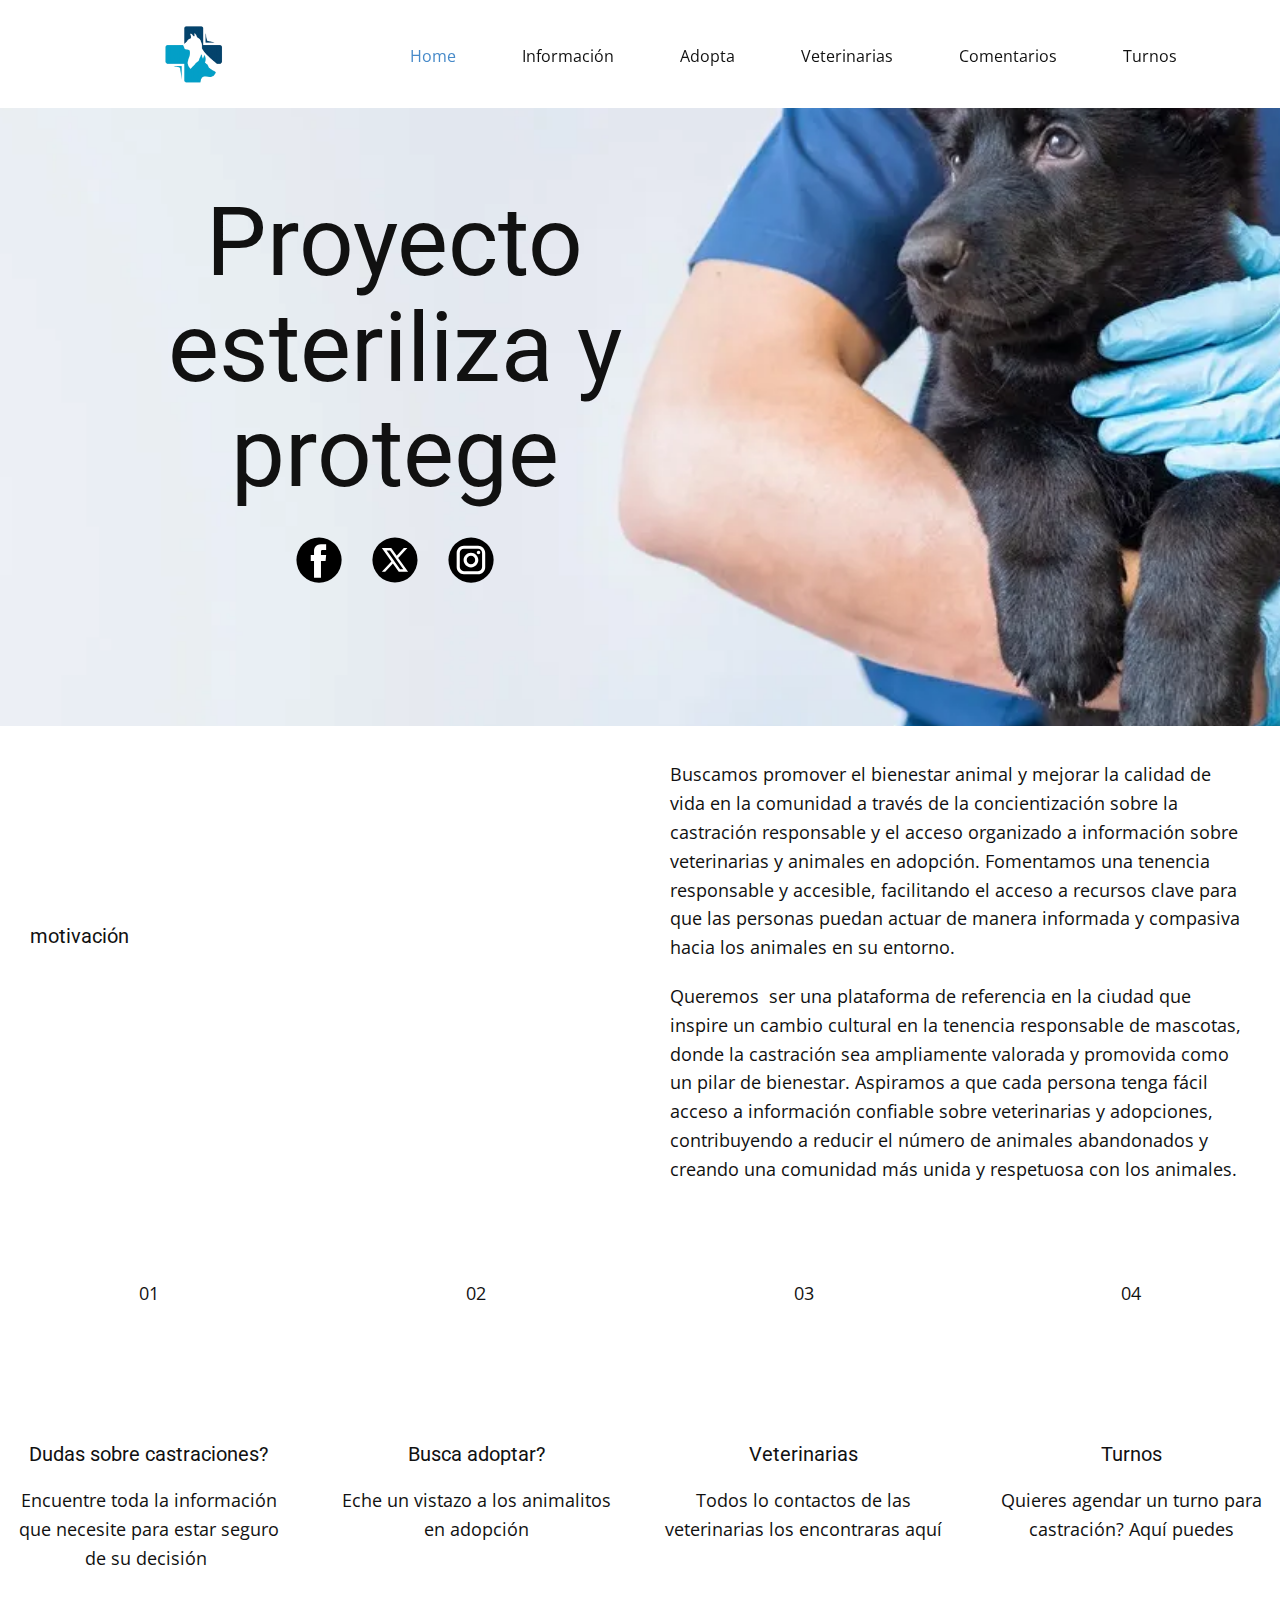
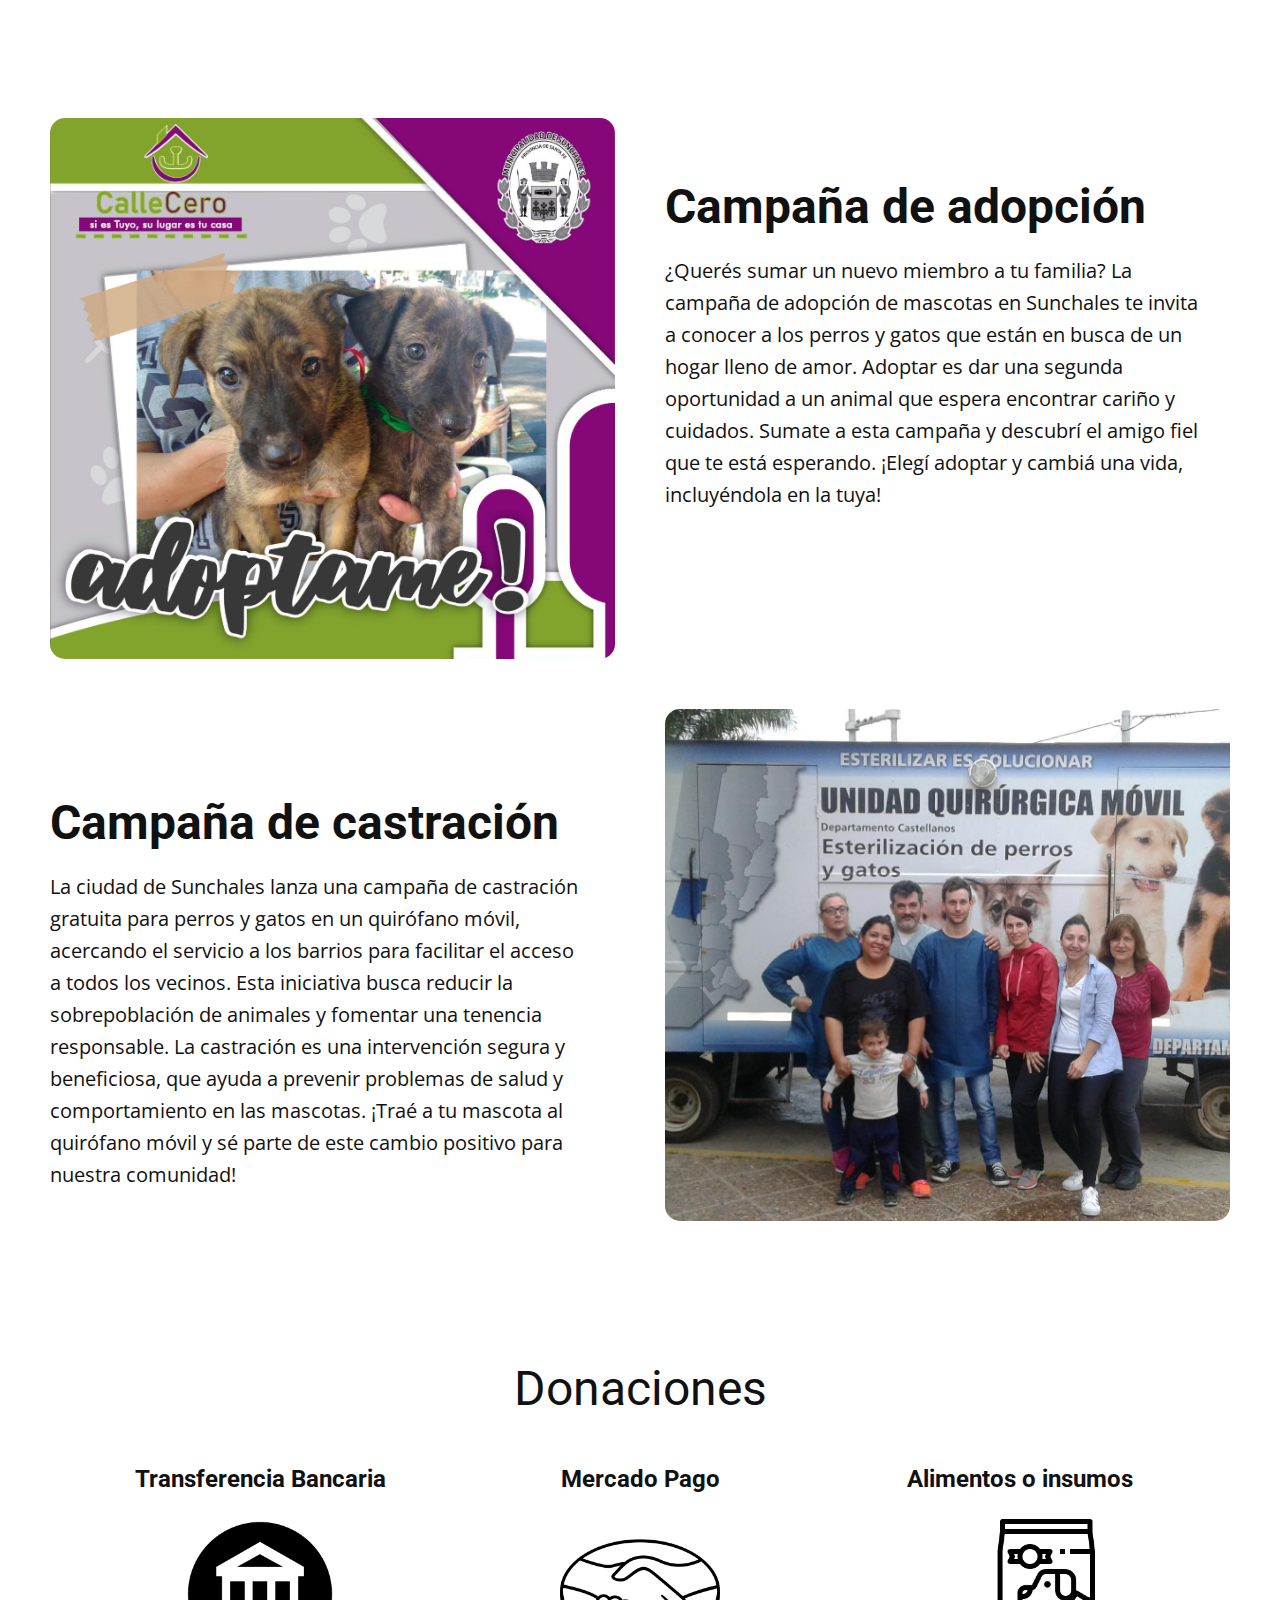
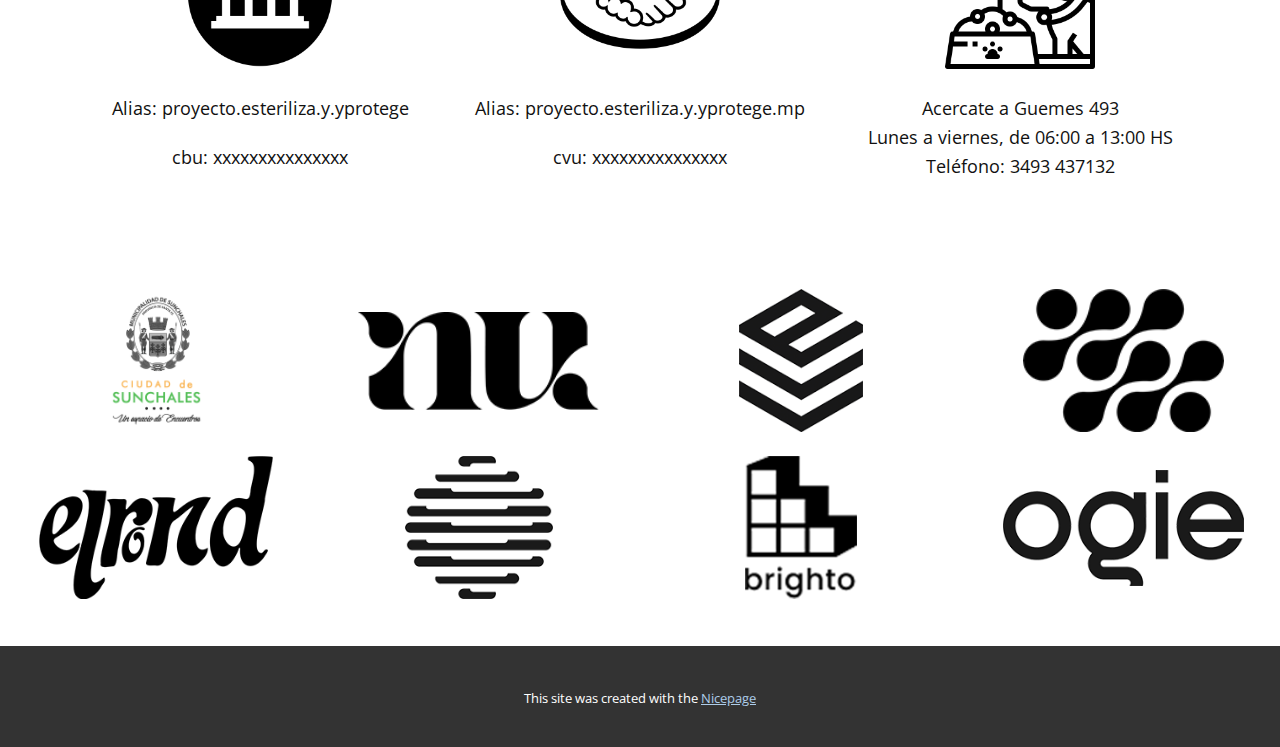
==== commit 6cfff043: "cc" ====
--- a/index.html
+++ b/index.html
@@ -9,7 +9,7 @@
 <link rel="stylesheet" href="index.css" media="screen">
     <script class="u-script" type="text/javascript" src="jquery.js" defer=""></script>
     <script class="u-script" type="text/javascript" src="nicepage.js" defer=""></script>
-    <meta name="generator" content="Nicepage 6.21.1, nicepage.com">
+    <meta name="generator" content="Nicepage 6.21.2, nicepage.com">
     <link id="u-theme-google-font" rel="stylesheet" href="https://fonts.googleapis.com/css?family=Roboto:100,100i,300,300i,400,400i,500,500i,700,700i,900,900i|Open+Sans:300,300i,400,400i,500,500i,600,600i,700,700i,800,800i">
     
     
@@ -206,7 +206,7 @@
                 <div class="u-container-layout u-container-layout-3">
                   <h4 class="u-align-center u-text u-text-8"> Alimentos o insumos</h4>
                   <img class="u-image u-image-contain u-image-default u-preserve-proportions u-image-3" src="images/alimentos-para-mascotas.png" alt="" data-image-width="512" data-image-height="512">
-                  <p class="u-align-center u-text u-text-9"> Acercate a&nbsp;<br>Lunes a viernes, de 06:00 a 13:00 HS<br>Teléfono: 3493 437132<br>
+                  <p class="u-align-center u-text u-text-9"> Acercate a&nbsp;Guemes 493 <br>Lunes a viernes, de 06:00 a 13:00 HS<br>Teléfono: 3493 437132<br>
                   </p>
                 </div>
               </div>
